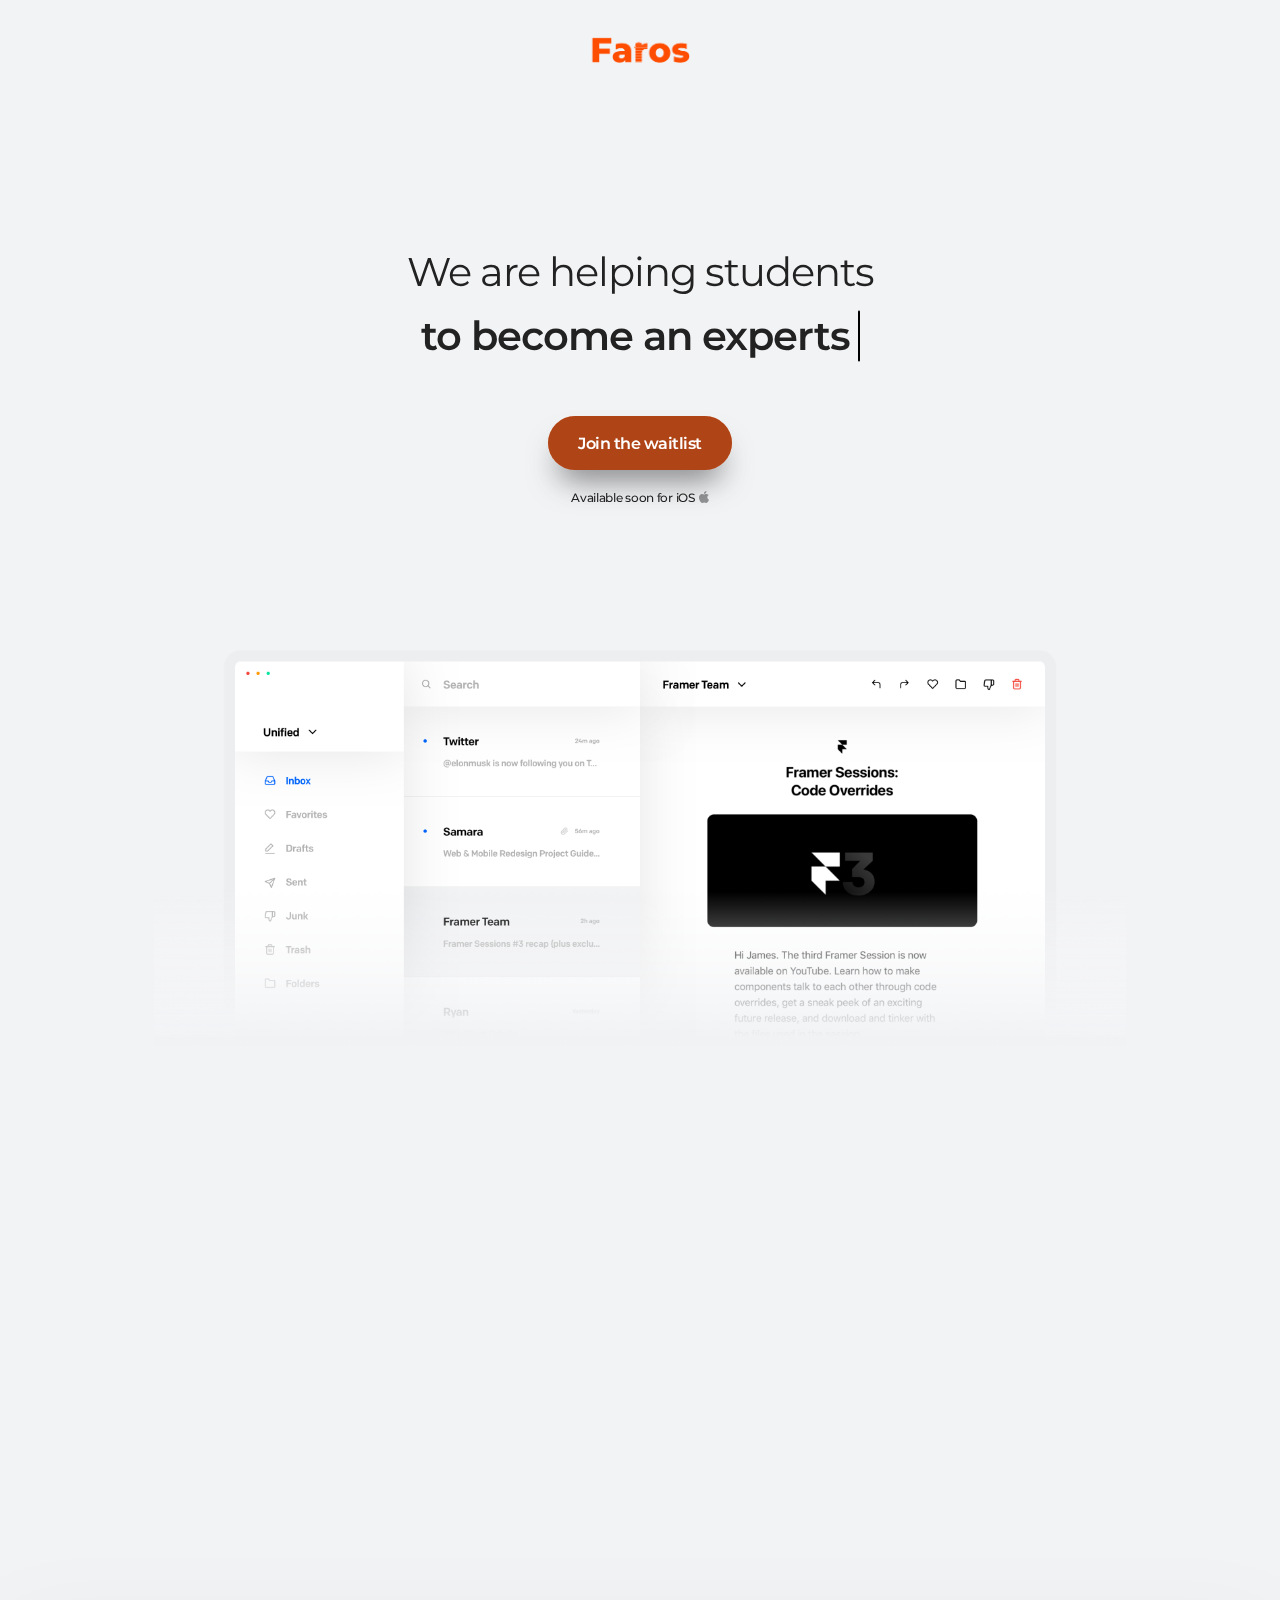
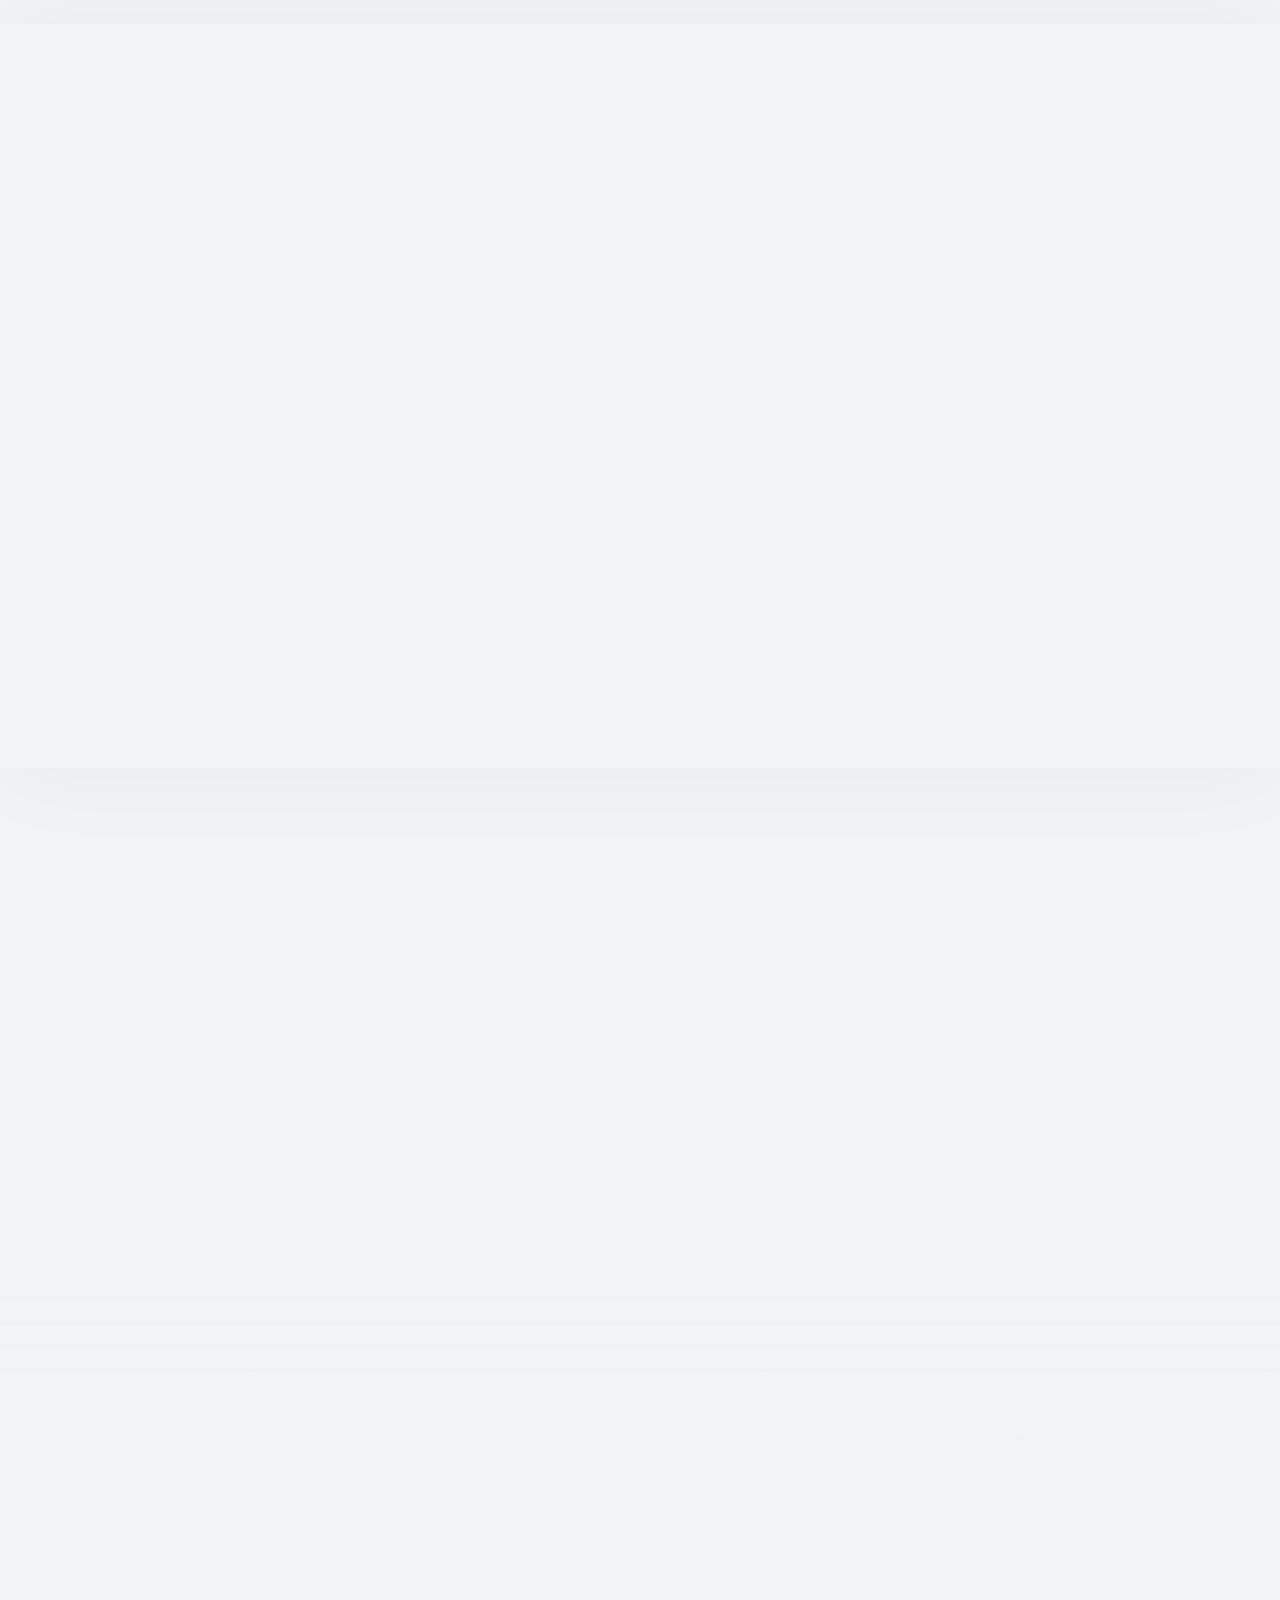
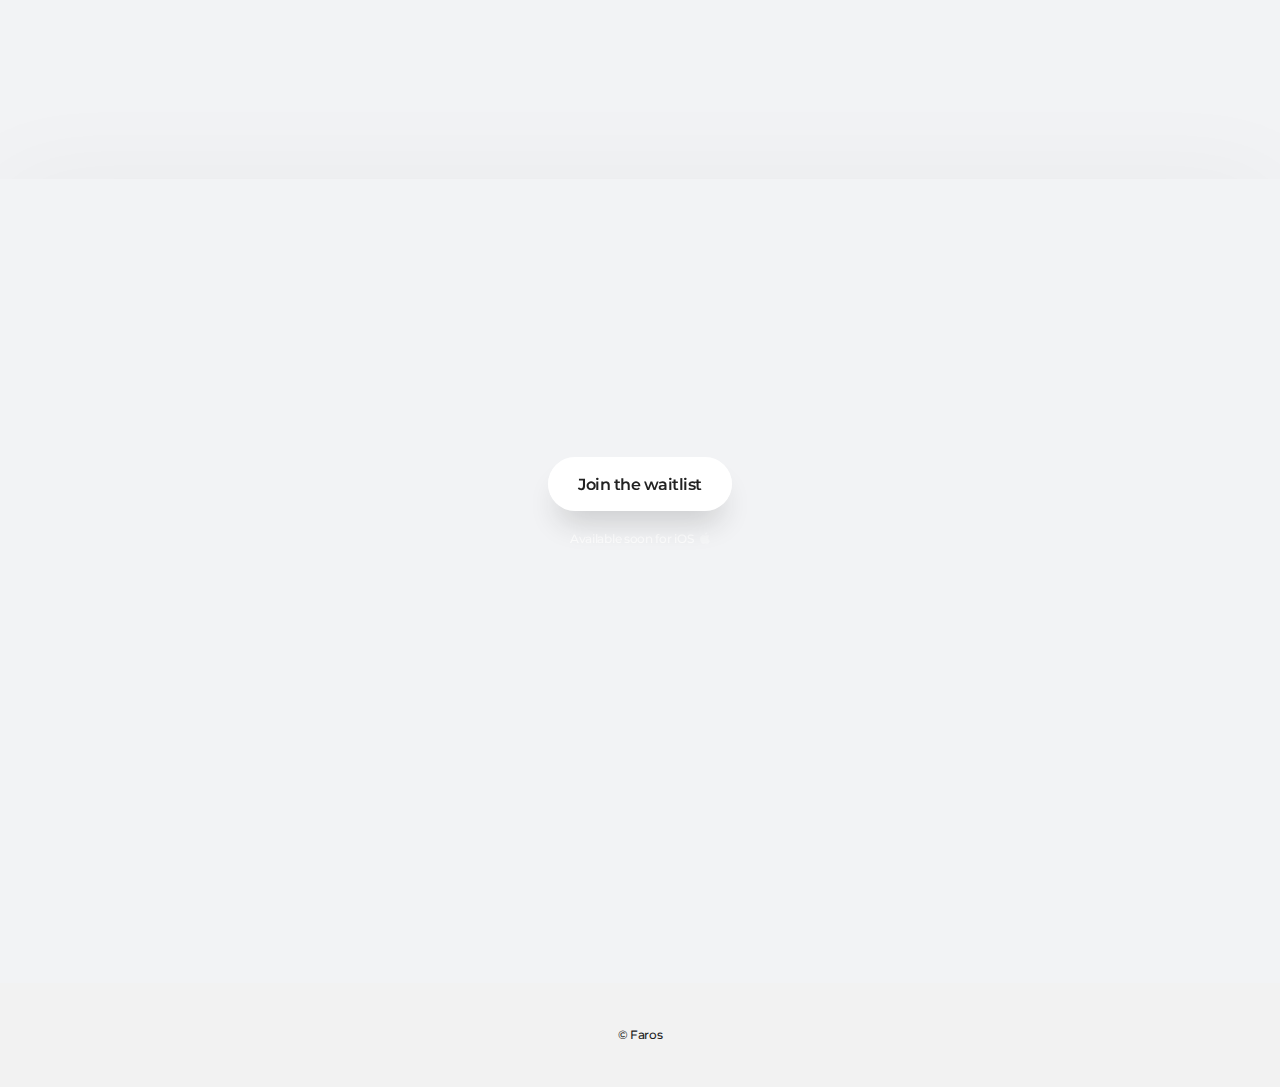
==== Faros Website/index.html @ 3abe2d8c "Add files via upload" ====
<!DOCTYPE html>
<html lang="en">

  <head>
    <meta charset="utf-8">
    <meta name="viewport" content="width=device-width, initial-scale=1.0, maximum-scale=1">
    <title>Faros</title>
    <meta name="title" content="Faros">
    <meta name="description" content="A minimal email client for inbox zero enthusiasts.">
    <meta name="keywords" content="tiny, mail, client, gmail, icloud, minimal, superhuman">
    <meta name="author" content="@ijazulrehman">
    <meta property="og:type" content="website">
    <meta property="og:url" content="https://faros.com/">
    <meta property="og:title" content="Faros">
    <meta property="og:description" content="A minimal email client for inbox zero enthusiasts.">
    <meta property="twitter:card" content="summary_large_image">
    <meta property="twitter:url" content="https://faros.com/">
    <meta property="twitter:title" content="Faros">
    <meta property="twitter:description" content="A minimal email client for inbox zero enthusiasts.">
    <link href="images/thumbnail.jpg" rel="apple-touch-icon">
    <link href="images/favicon.ico" rel="shortcut icon">
    <link href="css/styles.css" rel="stylesheet">
    <style>
      @import url('https://fonts.googleapis.com/css2?family=Montserrat:wght@400;500;600;700&display=swap');
    </style>
  </head>

<body>
  <div class="modal">
  <button type="button" class="modal-close modal-toggle"><i class="icon" data-feather="x"></i><span class="hide-mobile">ESC</span></button>
  <div class="modal-content">
    <div class="success">
      <a href="index.html" class="logo"><img src="images/logo/farosLogo.png" alt="logo"/></a>
      <h2 class="modal-title first-name" id="title-name"></h2>
      <p>You're on the list! We'll be in touch.</p>
      <a href="index.html" class="button">Back home</a>
    </div>
    <div class="form-content">
      <a href="index.html" class="logo"><img src="images/logo/farosLogo.png" alt="logo"/></a>
      <h2 class="modal-title">Join the Faros Waitlist</h2>
      <p class="modal-subtitle">We're still in early stages, and we'll let you know once we're ready for more beta testers.</p>
      <form class='form' name='doomoutForm' method='POST'><input type='hidden' name='form-name' value='doomoutForm' />
        <div class="group">
          <input type="text" id="firstName" name="first-name" placeholder="&nbsp;" autocomplete="off" required>
          <label for="first-name">First name</label>
          <span class="border"></span>
        </div>
        <div class="group">
          <input type="email" name="email" placeholder="&nbsp;" autocomplete="off" required>
          <label for="email">Email</label>
          <span class="border"></span>
        </div>
        <button type="submit" class="button">Join the waitlist</button>
      </form>
    </div>
  </div>
</div>
  <div class="content">
    <a href="index.html" class="logo"><img src="images/logo/farosText.png" alt="logo"/></a>
    <div class="hero">
      <h1 class="title">We are helping students</h1>
      <h1 class="title shift clip">
        <span class="word-shift">
          <b class="is-visible">to become an experts&nbsp;</b>
          <b>to be as genius as Vusal</b>
          <b>to be as smart as Azer</b>
          <b>NOT to be as stupid as mehemmed</b>
        </span>
      </h1>
      <button class="button modal-toggle">Join the waitlist</button>
      <p class="subtitle">Available soon for iOS<img src="images/logo-apple.svg" alt="apple"/></p>
    </div>
    <div class="screen-wrapper">
      <img src="images/screen.png" class="screen" alt="screen"/>
    </div>
    <section class="section section-features">
      <h2 class="title">An intentionally dead simple email experience</h1>
      <div class="features">
        <img src="images/overlay-left.svg" class="overlay-left hide-mobile" alt="overlay"/>
        <img src="images/overlay-right.svg" class="overlay-right hide-mobile" alt="overlay"/>
        <img src="images/overlay-top.svg" class="overlay-top show-mobile" alt="overlay"/>
        <img src="images/overlay-bottom.svg" class="overlay-bottom show-mobile" alt="overlay"/>
        <div class="row donts">
          <div class="feature"><i class="icon" data-feather="x"></i> No integrations</div>
          <div class="feature"><i class="icon" data-feather="x"></i> No templates</div>
          <div class="feature"><i class="icon" data-feather="x"></i> No autoresponders</div>
          <div class="feature"><i class="icon" data-feather="x"></i> No reminders</div>
          <div class="feature"><i class="icon" data-feather="x"></i> No rules</div>
          <div class="feature"><i class="icon" data-feather="x"></i> No filters</div>
          <div class="feature"><i class="icon" data-feather="x"></i> No A.I.</div>
          <div class="feature"><i class="icon" data-feather="x"></i> No snoozing</div>
          <!-- Repeat-->
          <div class="feature"><i class="icon" data-feather="x"></i> No integrations</div>
          <div class="feature"><i class="icon" data-feather="x"></i> No templates</div>
          <div class="feature"><i class="icon" data-feather="x"></i> No autoresponders</div>
          <div class="feature"><i class="icon" data-feather="x"></i> No reminders</div>
          <div class="feature"><i class="icon" data-feather="x"></i> No rules</div>
          <div class="feature"><i class="icon" data-feather="x"></i> No filters</div>
          <div class="feature"><i class="icon" data-feather="x"></i> No A.I.</div>
          <div class="feature"><i class="icon" data-feather="x"></i> No snoozing</div>
        </div>
        <div class="row dos">
          <div class="feature"><i class="icon" data-feather="check"></i>Shortcuts</div>
          <div class="feature"><i class="icon" data-feather="check"></i>Unified inbox</div>
          <div class="feature"><i class="icon" data-feather="check"></i>Dark mode</div>
          <div class="feature"><i class="icon" data-feather="check"></i>Lightning fast</div>
          <div class="feature"><i class="icon" data-feather="check"></i>Beautiful imagery</div>
          <div class="feature"><i class="icon" data-feather="check"></i>Simple UI</div>
          <div class="feature"><i class="icon" data-feather="check"></i>Interactive</div>
          <div class="feature"><i class="icon" data-feather="check"></i>Themes</div>
          <!-- Repeat-->
          <div class="feature"><i class="icon" data-feather="check"></i>Shortcuts</div>
          <div class="feature"><i class="icon" data-feather="check"></i>Unified inbox</div>
          <div class="feature"><i class="icon" data-feather="check"></i>Dark mode</div>
          <div class="feature"><i class="icon" data-feather="check"></i>Lightning fast</div>
          <div class="feature"><i class="icon" data-feather="check"></i>Beautiful imagery</div>
          <div class="feature"><i class="icon" data-feather="check"></i>Simple UI</div>
          <div class="feature"><i class="icon" data-feather="check"></i>Interactive</div>
          <div class="feature"><i class="icon" data-feather="check"></i>Themes</div>
        </div>
      </div>
      <!-- <p>If you’re looking for an email client with more features, try <a href="">these</a>.</p> -->
    </section>
    <section class="section section-providers">
      <h2 class="title">Use with any and all of your email providers</h2>
      <div class="cards">
        <img src="images/overlay-left.svg" class="overlay-left hide-mobile" alt="overlay"/>
        <img src="images/overlay-right.svg" class="overlay-right hide-mobile" alt="overlay"/>
        <div class="slider">
          <div class="slide"><img src="images/card-icloud.svg" alt="icloud"/></div>
          <div class="slide"><img src="images/card-gmail.svg" alt="gmail"/></div>
          <div class="slide"><img src="images/card-outlook.svg" alt="outlook"/></div>
          <div class="slide"><img src="images/card-yahoo.svg" alt="yahooe"/></div>
          <div class="slide"><img src="images/card-pop3.svg" alt="pop3"/></div>
          <div class="slide"><img src="images/card-imap.svg" alt="imap"/></div>
        </div>
      </div>
    </section>
    <section class="section imagery">
      <h2 class="title">Celebrate Inbox Zero with beautiful imagery</h2>
      <img src="images/overlay-bottom.svg" class="overlay-bottom hide-mobile" alt="overlay"/>
      <div class="zero-slider">
        <div class="slide"><img src="images/screen-illo-1.png" alt="inboxzero"/></div>
        <div class="slide"><img src="images/screen-illo-2.png" alt="inboxzero"/></div>
        <div class="slide"><img src="images/screen-illo-3.png" alt="inboxzero"/></div>
        <div class="slide"><img src="images/screen-illo-4.png" alt="inboxzero"/></div>
        <div class="slide"><img src="images/screen-illo-5.png" alt="inboxzero"/></div>
        <div class="slide"><img src="images/screen-illo-6.png" alt="inboxzero"/></div>
      </div>
    </section>
    <section class="section cta">
      <div class="cta-content">
        <h1 class="title">Join the beta, and start loving email again.</h1>
        <button class="button white modal-toggle">Join the waitlist</button>
        <p class="subtitle">Available soon for iOS <img src="images/logo-apple.svg" alt="apple"/></p>
      </div>
      <div class="zero-slider">
        <div class="slide"><img src="images/screen-cta-1.jpg" alt="inboxzero"/></div>
        <div class="slide"><img src="images/screen-cta-2.jpg" alt="inboxzero"/></div>
        <div class="slide"><img src="images/screen-cta-3.jpg" alt="inboxzero"/></div>
      </div>
    </section>
    <footer class="footer">
      <p>&copy; Faros</p>
    </footer>
    </div>
  </div>
  <script src="./js/jquery/3.4.1/jquery.min.js"></script>
<script src="js/scripts.min.js"></script>
<script>

  // Close modal on escape key
  $(document).keyup(function(e) {
    if (e.key === "Escape") {
      $('.modal').removeClass('modal-show');
      $('.content').removeClass('content-blurred');
      $('body').removeClass('no-scroll');
    }
  });

  $(function(){

    // Provider card slider
    $('.slider').flickity({
      pauseAutoPlayOnHover: false,
      prevNextButtons: false,
      cellAlign: 'center',
      draggable:  false,
      freeScroll: false,
      wrapAround: true,
      pageDots: false,
      autoPlay: 3000,
    });

    // Imbox zero slider
    $('.zero-slider').flickity({
      pauseAutoPlayOnHover: false,
      prevNextButtons: false,
      cellAlign: 'center',
      freeScroll: false,
      wrapAround: false,
      draggable: false,
      pageDots: false,
      autoPlay: 3000,
      fade: true,
    });

    // Open & close modal
    $('.modal-toggle').click(function(){
      $('.modal').toggleClass('modal-show');
      $('.content').toggleClass('content-blurred');
      $('body').toggleClass('no-scroll');
    });

    // Reserve username form
    $(".form").submit(function(e) {
      e.preventDefault();
      var $form = $(this);
      $.post($form.attr("action"), $form.serialize()).then(function() {
        $('.form-content').addClass('form-content-hide');
        $('.success').addClass('success-show');
      });
    });

    // Save user's first name
    $(".form").submit(function(e) {
      e.preventDefault();
      var value = $("#firstName").val();
      $('.first-name').text("Thank you," + " " + value + "!");
    });

    // Feather icons
    feather.replace()

    // ScrollReveal
    ScrollReveal().reveal('.hero, .title, .screen, .features, .cards, .zero-slider', {
      distance: '40px',
      duration: 2000,
      mobile: false,
      reset: false,
      opacity: 0
    });

  });
</script>

</body>

</html>
---- Faros Website/css/styles.css ----
@font-face {
    font-family: 'colfax-light';
    src: url("../fonts/colfax-light.woff") format("woff"), url("../fonts/colfax-light.woff2") format("woff2");
    font-weight: normal;
    font-style: normal
}

@font-face {
    font-family: 'colfax-medium';
    src: url("../fonts/colfax-medium.woff") format("woff"), url("../fonts/colfax-medium.woff2") format("woff2");
    font-weight: normal;
    font-style: normal
}

@font-face {
    font-family: 'colfax-bold';
    src: url("../fonts/colfax-bold.woff") format("woff"), url("../fonts/colfax-bold.woff2") format("woff2");
    font-weight: normal;
    font-style: normal
}

@font-face {
    font-family: 'colfax-light';
    src: url("../fonts/colfax-light.woff") format("woff"), url("../fonts/colfax-light.woff2") format("woff2");
    font-weight: normal;
    font-style: normal
}

@font-face {
    font-family: 'colfax-medium';
    src: url("../fonts/colfax-medium.woff") format("woff"), url("../fonts/colfax-medium.woff2") format("woff2");
    font-weight: normal;
    font-style: normal
}

@font-face {
    font-family: 'colfax-bold';
    src: url("../fonts/colfax-bold.woff") format("woff"), url("../fonts/colfax-bold.woff2") format("woff2");
    font-weight: normal;
    font-style: normal
}

* {
    text-decoration: none;
    list-style: none;
    outline: none;
    border: none;
    padding: 0;
    margin: 0
}

*,
*:before,
*:after {
    -o-box-sizing: border-box;
    -webkit-box-sizing: border-box;
    box-sizing: border-box
}

html,
body {
    height: 100%;
    width: 100%;
    padding: 0;
    margin: 0
}

body {
    -webkit-font-smoothing: antialiased;
    -moz-osx-font-smoothing: grayscale
}

.icon {
    vertical-align: middle;
    position: relative;
    margin-top: -2px;
    height: 20px;
    width: 20px
}

img {
    pointer-events: none
}

img {
    max-width: 100%
}

a,
.icon {
    -webkit-transition: all 0.4s ease;
    transition: all 0.4s ease
}

*::-webkit-selection {
    background-color: #000000;;
    color: #fff
}

*::-moz-selection {
    background-color: #000000;;
    color: #fff
}

*::selection {
    background-color: #000000;;
    color: #fff
}

::-webkit-scrollbar {
    display: none
}

.flex-center {
    -webkit-box-pack: center;
    -ms-flex-pack: center;
    justify-content: center;
    -webkit-box-align: center;
    -ms-flex-align: center;
    align-items: center;
    display: -webkit-box;
    display: -ms-flexbox;
    display: flex
}

.center {
    -webkit-transform: translate(-50%, -50%);
    -ms-transform: translate(-50%, -50%);
    transform: translate(-50%, -50%);
    position: absolute;
    left: 50%;
    top: 50%
}

.center-y {
    -webkit-transform: translateY(-50%);
    -ms-transform: translateY(-50%);
    transform: translateY(-50%);
    position: absolute;
    top: 50%
}

.center-x {
    -webkit-transform: translateX(-50%);
    -ms-transform: translateX(-50%);
    transform: translateX(-50%);
    position: absolute;
    left: 50%
}

input {
    border-radius: 0;
    -webkit-appearance: none;
    -moz-appearance: none;
    appearance: none;
    outline: none;
    border: 0
}

input:hover,
input:active,
input:focus {
    outline: none
}

input:-webkit-autofill {
    -webkit-box-shadow: 0 0 0 40px #fff inset !important;
    -webkit-text-fill-color: #222 !important
}

::-webkit-input-placeholder {
    color: #222
}

:-ms-input-placeholder {
    color: #222
}

::-moz-placeholder {
    color: #222
}

:-moz-placeholder {
    color: #222
}

.show-mobile {
    display: none
}

@media (max-width: 900px) {
    .hide-mobile {
        display: none !important
    }

    .show-mobile {
        display: block !important
    }
}

@font-face {
    font-family: 'Montserrat', sans-serif;
}

@font-face {
    font-family: 'Montserrat', sans-serif;
    font-weight: 600;
}

@font-face {
    font-family: 'Montserrat', sans-serif;
    font-weight: 700;
}

* {
    text-decoration: none;
    list-style: none;
    outline: none;
    border: none;
    padding: 0;
    margin: 0
}

*,
*:before,
*:after {
    -o-box-sizing: border-box;
    -webkit-box-sizing: border-box;
    box-sizing: border-box
}

html,
body {
    height: 100%;
    width: 100%;
    padding: 0;
    margin: 0
}

body {
    -webkit-font-smoothing: antialiased;
    -moz-osx-font-smoothing: grayscale
}

.icon {
    vertical-align: middle;
    position: relative;
    margin-top: -2px;
    height: 20px;
    width: 20px
}

img {
    pointer-events: none
}

img {
    max-width: 100%
}

a,
.icon {
    -webkit-transition: all 0.4s ease;
    transition: all 0.4s ease
}

*::-webkit-selection {
    background-color: #000000;;
    color: #fff
}

*::-moz-selection {
    background-color: #000000;;
    color: #fff
}

*::selection {
    background-color: #000000;;
    color: #fff
}

::-webkit-scrollbar {
    display: none
}

.flex-center,
.hero,
.logo,
.features .row,
.modal,
.modal .modal-content {
    -webkit-box-pack: center;
    -ms-flex-pack: center;
    justify-content: center;
    -webkit-box-align: center;
    -ms-flex-align: center;
    align-items: center;
    display: -webkit-box;
    display: -ms-flexbox;
    display: flex
}

.center {
    -webkit-transform: translate(-50%, -50%);
    -ms-transform: translate(-50%, -50%);
    transform: translate(-50%, -50%);
    position: absolute;
    left: 50%;
    top: 50%
}

.center-y,
.shift.clip .word-shift:after,
.overlay-left,
.overlay-right,
form .group label {
    -webkit-transform: translateY(-50%);
    -ms-transform: translateY(-50%);
    transform: translateY(-50%);
    position: absolute;
    top: 50%
}

.center-x,
.logo,
.modal .modal-close span {
    -webkit-transform: translateX(-50%);
    -ms-transform: translateX(-50%);
    transform: translateX(-50%);
    position: absolute;
    left: 50%
}

input {
    border-radius: 0;
    -webkit-appearance: none;
    -moz-appearance: none;
    appearance: none;
    outline: none;
    border: 0
}

input:hover,
input:active,
input:focus {
    outline: none
}

input:-webkit-autofill {
    -webkit-box-shadow: 0 0 0 40px #fff inset !important;
    -webkit-text-fill-color: #222 !important
}

::-webkit-input-placeholder {
    color: #222
}

:-ms-input-placeholder {
    color: #222
}

::-moz-placeholder {
    color: #222
}

:-moz-placeholder {
    color: #222
}

.show-mobile {
    display: none
}

@media (max-width: 900px) {
    .hide-mobile {
        display: none !important
    }

    .show-mobile {
        display: block !important
    }
}

@font-face {
    font-family: 'Montserrat', sans-serif;
    font-weight: 400;
}

@font-face {
    font-family: 'Montserrat', sans-serif;
    font-weight: 600;
}

@font-face {
    font-family: 'Montserrat', sans-serif;
    font-weight: 700;
}

* {
    text-decoration: none;
    list-style: none;
    outline: none;
    border: none;
    padding: 0;
    margin: 0
}

*,
*:before,
*:after {
    -o-box-sizing: border-box;
    -webkit-box-sizing: border-box;
    box-sizing: border-box
}

html,
body {
    height: 100%;
    width: 100%;
    padding: 0;
    margin: 0
}

body {
    -webkit-font-smoothing: antialiased;
    -moz-osx-font-smoothing: grayscale
}

.icon {
    vertical-align: middle;
    position: relative;
    margin-top: -2px;
    height: 20px;
    width: 20px
}

img {
    pointer-events: none
}

img {
    max-width: 100%
}

a,
.icon {
    -webkit-transition: all 0.4s ease;
    transition: all 0.4s ease
}

*::-webkit-selection {
    background-color: #000000;;
    color: #fff
}

*::-moz-selection {
    background-color: #000000;;
    color: #fff
}

*::selection {
    background-color: #000000;;
    color: #fff
}

::-webkit-scrollbar {
    display: none
}

.flex-center,
.hero,
.logo,
.features .row,
.modal,
.modal .modal-content {
    -webkit-box-pack: center;
    -ms-flex-pack: center;
    justify-content: center;
    -webkit-box-align: center;
    -ms-flex-align: center;
    align-items: center;
    display: -webkit-box;
    display: -ms-flexbox;
    display: flex
}

.center {
    -webkit-transform: translate(-50%, -50%);
    -ms-transform: translate(-50%, -50%);
    transform: translate(-50%, -50%);
    position: absolute;
    left: 50%;
    top: 50%
}

.center-y,
.shift.clip .word-shift:after,
.overlay-left,
.overlay-right,
form .group label {
    -webkit-transform: translateY(-50%);
    -ms-transform: translateY(-50%);
    transform: translateY(-50%);
    position: absolute;
    top: 50%
}

.center-x,
.logo,
.modal .modal-close span {
    -webkit-transform: translateX(-50%);
    -ms-transform: translateX(-50%);
    transform: translateX(-50%);
    position: absolute;
    left: 50%
}

input {
    border-radius: 0;
    -webkit-appearance: none;
    -moz-appearance: none;
    appearance: none;
    outline: none;
    border: 0
}

input:hover,
input:active,
input:focus {
    outline: none
}

input:-webkit-autofill {
    -webkit-box-shadow: 0 0 0 40px #fff inset !important;
    -webkit-text-fill-color: #222 !important
}

::-webkit-input-placeholder {
    color: #222
}

:-ms-input-placeholder {
    color: #222
}

::-moz-placeholder {
    color: #222
}

:-moz-placeholder {
    color: #222
}

.show-mobile {
    display: none
}

@media (max-width: 900px) {
    .hide-mobile {
        display: none !important
    }

    .show-mobile {
        display: block !important
    }
}

h1,
.h1,
.word-shift b,
.modal .modal-content .modal-title,
h2,
.h2 {
    letter-spacing: -1px;
    font-weight: normal;
    font-family: 'Montserrat', sans-serif;
    font-weight: 600;
    line-height: 1.6;
    font-size: 40px;
    color: #222
}

h2,
.h2 {
    font-size: 36px
}

h3,
.h3 {
    letter-spacing: -1px;
    font-weight: normal;
    font-family: 'Montserrat', sans-serif;
    font-weight: 600;
    font-size: 16px;
    color: #000000;
}

p,
.p,
.button,
form .group input,
form .group label,
a {
    letter-spacing: -0.3px;
    font-family: 'Montserrat', sans-serif;
    font-weight: 600;
    font-size: 16px;
    line-height: 2;
    color: #222
}

a {
    font-family: 'Montserrat', sans-serif;
    font-weight: 500;
}

a:hover {
    color: #000000;
}

@media (max-width: 900px) {

    h1,
    .h1,
    .word-shift b,
    .modal .modal-content .modal-title,
    h2,
    .h2 {
        font-size: 30px
    }
}

body {
    background: #f2f3f5;
    font-family: 'Montserrat', sans-serif;
    font-weight: 600;
    text-align: center;
    color: #222
}

body.no-scroll {
    overflow: hidden
}

button {
    -webkit-appearance: none;
    -webkit-transition: all 0.4s ease;
    transition: all 0.4s ease;
    -moz-appearance: none;
    appearance: none;
    cursor: pointer
}

.button {
    -webkit-box-shadow: 0 20px 30px -10px rgba(54, 54, 54, 0.6);
    box-shadow: 0 20px 30px -10px rgba(54, 54, 54, 0.6);
    padding: 12px 30px 10px;
    letter-spacing: -0.5px;
    display: inline-block;
    border-radius: 100px;
    font-family: 'Montserrat', sans-serif;
    font-weight: 600;
    -webkit-transition: all 0.4s ease;
    transition: all 0.4s ease;
    text-align: center;
    position: relative;
    background: #FF4D00;
    cursor: pointer;
    color: #fff;
    width: auto;
    z-index: 2
}

.button:hover {
    -webkit-box-shadow: 0 30px 40px -10px rgba(54, 54, 54, 0.8);
    box-shadow: 0 30px 40px -10px rgba(54, 54, 54, 0.8);
    -webkit-transform: scale(1.04);
    -ms-transform: scale(1.04);
    transform: scale(1.04);
    color: #fff
}

.button:active {
    -webkit-box-shadow: 0 20px 30px -10px rgba(54, 54, 54, 0.6);
    box-shadow: 0 20px 30px -10px rgba(54, 54, 54, 0.6);
    -webkit-transform: scale(1);
    -ms-transform: scale(1);
    transform: scale(1)
}

.button:before {
    -webkit-animation: pulse 2s ease infinite;
    animation: pulse 2s ease infinite;
    background: rgba(54, 54, 54, 0.4);
    border-radius: 100px;
    position: absolute;
    content: "";
    z-index: -1;
    bottom: 0;
    right: 0;
    left: 0;
    top: 0
}

.button.white {
    -webkit-box-shadow: 0 20px 30px -10px rgba(34, 34, 34, 0.2);
    box-shadow: 0 20px 30px -10px rgba(34, 34, 34, 0.2);
    background: #fff;
    color: #222
}

.button.white:before {
    background: rgba(255, 255, 255, 0.4)
}

.button.white:hover {
    -webkit-box-shadow: 0 30px 40px -10px rgba(34, 34, 34, 0.4);
    box-shadow: 0 30px 40px -10px rgba(34, 34, 34, 0.4)
}

@-webkit-keyframes pulse {
    0% {
        -webkit-transform: scale(1);
        transform: scale(1)
    }

    50% {
        opacity: 0.2
    }

    100% {
        -webkit-transform: scale(1.2, 1.4);
        transform: scale(1.2, 1.4);
        opacity: 0
    }
}

@keyframes pulse {
    0% {
        -webkit-transform: scale(1);
        transform: scale(1)
    }

    50% {
        opacity: 0.2
    }

    100% {
        -webkit-transform: scale(1.2, 1.4);
        transform: scale(1.2, 1.4);
        opacity: 0
    }
}

.shift {
    max-width: 100% !important;
    width: 100% !important
}

.shift.clip span {
    display: inline-block
}

.shift.clip .word-shift {
    overflow: hidden
}

.shift.clip .word-shift:after {
    background-color: #000000;;
    border-radius: 2px;
    content: '';
    height: 80%;
    width: 2px;
    right: 0
}

.shift.clip b {
    opacity: 0
}

.shift.clip b.is-visible {
    opacity: 1
}

.word-shift {
    display: inline-block;
    position: relative;
    text-align: left
}

.word-shift b {
    display: inline-block;
    white-space: nowrap;
    position: absolute;
    left: 0;
    top: 0
}

.word-shift b.is-visible {
    position: relative
}

.word-shift b {
    opacity: 0
}

.word-shift b.is-visible {
    opacity: 1
}

.hero {
    padding: 240px 0 140px;
    -webkit-box-orient: vertical;
    -webkit-box-direction: normal;
    -ms-flex-direction: column;
    flex-direction: column;
    width: 100%
}

.hero .button {
    margin-top: 30px
}

.logo {
    height: 100px;
    width: 100px;
    z-index: 2;
    top: 0
}

.logo img {
    -webkit-transition: all 0.4s ease;
    transition: all 0.4s ease;
    width: 100px
}

.logo:hover img {
    -webkit-transform: scaleX(-1);
    -ms-transform: scaleX(-1);
    transform: scaleX(-1)
}

.screen-wrapper {
    max-width: 1800px;
    margin: auto;
    position: relative;
    overflow: hidden;
    z-index: 2;
    padding: 0 10%;
}

.screen-wrapper .screen {
    margin: 0 auto -140px;
    width: 1400px
}

.title {
    position: relative;
    max-width: 130%;
    margin: 0 auto;
    width: 700px
}

.subtitle {
    margin: 16px 0 0 -4px;
    font-size: 12px
}

.subtitle img {
    position: relative;
    opacity: 0.4;
    width: 10px;
    left: 4px;
    top: 1px
}

.title.wide {
    width: 600px
}

.section {
    position: relative;
    padding: 120px 0
}

.section:nth-child(odd) {
    -webkit-box-shadow: 0 0 100px rgba(34, 34, 34, 0.04);
    box-shadow: 0 0 100px rgba(34, 34, 34, 0.04)
}

.section-features {
    padding: 80px 0 40px
}

.section-features p {
    margin: 0 auto;
    max-width: 80%
}

.section-providers {
    padding: 120px 0 0
}

.section.imagery .zero-slider {
    margin-top: 80px
}

.section.imagery .zero-slider .slide {
    max-width: 90%;
    width: 900px
}

.section.imagery .zero-slider .slide.is-selected img {
    -webkit-transform: none !important;
    -ms-transform: none !important;
    transform: none !important;
    width: 100%
}

.section.imagery .zero-slider .flickity-viewport {
    overflow: hidden
}

.section.cta {
    overflow: hidden;
    padding: 0
}

.section.cta .cta-content {
    position: absolute;
    margin-top: 120px;
    width: 100%;
    z-index: 2
}

.section.cta .cta-content .title {
    color: #fff
}

.section.cta .cta-content .subtitle {
    opacity: 0.4
}

.section.cta .cta-content .subtitle {
    color: #fff
}

.section.cta .cta-content .subtitle img {
    -webkit-filter: invert(100%);
    filter: invert(100%)
}

.section.cta .cta-content .button {
    margin-top: 30px
}

.section.cta .zero-slider .slide {
    width: 100%
}

.section.cta .zero-slider .slide img {
    width: 100%
}

.section.cta .cta-content .subtitle {
    opacity: 0.8
}

.overlay-left,
.overlay-right {
    pointer-events: none;
    -o-object-fit: cover;
    object-fit: cover;
    height: 100%;
    width: 300px;
    z-index: 2
}

.overlay-left {
    left: 0
}

.overlay-right {
    right: 0
}

.overlay-top,
.overlay-bottom {
    position: absolute;
    -o-object-fit: cover;
    object-fit: cover;
    height: 400px;
    width: 100%;
    z-index: 2;
    left: 0
}

.overlay-top {
    top: -1px
}

.overlay-bottom {
    bottom: 100px
}

.content {
    -webkit-transition: all 0.4s ease;
    transition: all 0.4s ease
}

.content-blurred {
    -webkit-filter: blur(40px);
    filter: blur(40px)
}

@media (max-width: 900px) {
    .hero {
        padding: 140px 0 60px
    }

    .screen-wrapper .screen {
        margin: 0 auto -40px;
        max-width: none;
        width: 600px
    }

    .section {
        padding: 80px 0
    }

    .section-features {
        padding: 40px 0 0
    }

    .section-providers {
        padding: 80px 0 0
    }

    .section.imagery {
        padding: 80px 0 0
    }

    .section.imagery .zero-slider {
        margin: 40px auto -20px
    }

    .section.cta .title {
        margin-top: 60px
    }

    .section.cta .zero-slider {
        height: 600px
    }

    .section.cta .zero-slider .slide {
        width: 1000px
    }

    .section.cta .cta-content {
        margin-top: 0
    }

    .overlay-top,
    .overlay-bottom {
        height: 80px
    }
}

.features {
    padding: 80px 0 100px;
    position: relative;
    overflow: hidden;
    width: 100%
}

.features .row {
    white-space: nowrap;
    margin: 4px 0
}

.features .feature {
    -webkit-box-shadow: 0 20px 30px -10px rgba(34, 34, 34, 0.1);
    box-shadow: 0 20px 30px -10px rgba(34, 34, 34, 0.1);
    padding: 20px 26px 16px 24px;
    border-radius: 4px;
    background: #fff;
    margin: 10px
}

.features .feature .icon {
    margin-right: 8px
}

.features .donts .icon {
    color: #B2B2B2
}

.features .dos .icon {
    color: #000000;
}

.features .donts {
    -webkit-animation: scrollLeft 80s linear infinite;
    animation: scrollLeft 80s linear infinite
}

.features .dos {
    -webkit-animation: scrollRight 80s linear infinite;
    animation: scrollRight 80s linear infinite
}

.features .overlay-bottom {
    bottom: -1px
}

@-webkit-keyframes scrollLeft {
    0% {
        -webkit-transform: translateX(0);
        transform: translateX(0)
    }

    100% {
        -webkit-transform: translateX(-60%);
        transform: translateX(-60%)
    }
}

@keyframes scrollLeft {
    0% {
        -webkit-transform: translateX(0);
        transform: translateX(0)
    }

    100% {
        -webkit-transform: translateX(-60%);
        transform: translateX(-60%)
    }
}

@-webkit-keyframes scrollRight {
    0% {
        -webkit-transform: translateX(0);
        transform: translateX(0)
    }

    100% {
        -webkit-transform: translateX(60%);
        transform: translateX(60%)
    }
}

@keyframes scrollRight {
    0% {
        -webkit-transform: translateX(0);
        transform: translateX(0)
    }

    100% {
        -webkit-transform: translateX(60%);
        transform: translateX(60%)
    }
}

@-webkit-keyframes scrollUp {
    0% {
        -webkit-transform: translateY(0);
        transform: translateY(0)
    }

    100% {
        -webkit-transform: translateY(-60%);
        transform: translateY(-60%)
    }
}

@keyframes scrollUp {
    0% {
        -webkit-transform: translateY(0);
        transform: translateY(0)
    }

    100% {
        -webkit-transform: translateY(-60%);
        transform: translateY(-60%)
    }
}

@-webkit-keyframes scrollDown {
    0% {
        -webkit-transform: translateY(0);
        transform: translateY(0)
    }

    100% {
        -webkit-transform: translateY(60%);
        transform: translateY(60%)
    }
}

@keyframes scrollDown {
    0% {
        -webkit-transform: translateY(0);
        transform: translateY(0)
    }

    100% {
        -webkit-transform: translateY(60%);
        transform: translateY(60%)
    }
}

@media (max-width: 900px) {
    .features {
        -ms-flex-pack: distribute;
        justify-content: space-around;
        margin: 20px auto 0;
        -webkit-box-orient: horizontal;
        -webkit-box-direction: normal;
        -ms-flex-direction: row;
        flex-direction: row;
        padding: 40px 0;
        height: 300px;
        display: -webkit-box;
        display: -ms-flexbox;
        display: flex;
        width: 90%
    }

    .features .feature {
        padding: 10px 12px 8px;
        text-align: left;
        font-size: 12px;
        margin: 6px 0
    }

    .features .row {
        -webkit-box-orient: vertical;
        -webkit-box-direction: normal;
        -ms-flex-direction: column;
        flex-direction: column;
        -webkit-box-align: stretch;
        -ms-flex-align: stretch;
        align-items: stretch
    }

    .donts {
        -webkit-animation: scrollUp 20s linear infinite !important;
        animation: scrollUp 20s linear infinite !important
    }

    .dos {
        -webkit-animation: scrollDown 20s linear infinite !important;
        animation: scrollDown 20s linear infinite !important
    }
}

.cards {
    pointer-events: none;
    position: relative
}

.flickity-viewport {
    overflow: visible
}

.slider {
    padding: 120px 0 100px;
    position: relative;
    overflow: hidden;
    width: 100%
}

.slider .slide img {
    -webkit-transform: scale(1);
    -ms-transform: scale(1);
    transform: scale(1);
    -webkit-transition: all 0.4s ease;
    transition: all 0.4s ease;
    max-width: none;
    opacity: 0.4
}

.slider .slide.is-selected img {
    -webkit-transform: scale(1.2);
    -ms-transform: scale(1.2);
    transform: scale(1.2);
    opacity: 1
}

@media (max-width: 900px) {
    .slider {
        padding: 100px 0 40px
    }
}

.modal {
    background: rgba(255, 255, 255, 0.8);
    pointer-events: none;
    -webkit-transition: all 0.4s ease;
    transition: all 0.4s ease;
    text-align: center;
    overflow: hidden;
    position: fixed;
    height: 100vh;
    width: 100%;
    opacity: 0;
    z-index: 8
}

.modal .modal-close {
    position: absolute;
    background: none;
    height: 100px;
    width: 100px;
    z-index: 2;
    right: 0;
    top: 0
}

.modal .modal-close span {
    font-family: 'Montserrat', sans-serif;
    font-weight: 500;
    pointer-events: none;
    letter-spacing: 1px;
    -webkit-transition: all 0.4s ease;
    transition: all 0.4s ease;
    font-size: 8px;
    bottom: 14px
}

.modal .modal-close:hover .icon {
    -webkit-transform: rotate(90deg) scale(1);
    -ms-transform: rotate(90deg) scale(1);
    transform: rotate(90deg) scale(1)
}

.modal .modal-close:active {
    -webkit-transform: scale(0.9);
    -ms-transform: scale(0.9);
    transform: scale(0.9)
}

.modal .modal-close:hover span {
    opacity: 0;
    bottom: 0
}

.modal .modal-close .icon {
    -webkit-transform: scale(0.9);
    -ms-transform: scale(0.9);
    transform: scale(0.9);
    height: 36px;
    width: 36px
}

.modal .modal-content {
    -webkit-overflow-scrolling: touch;
    -webkit-transform: translateY(40px);
    -ms-transform: translateY(40px);
    transform: translateY(40px);
    -webkit-box-orient: vertical;
    -webkit-box-direction: normal;
    -ms-flex-direction: column;
    flex-direction: column;
    -webkit-transition: all 0.4s ease;
    transition: all 0.4s ease;
    position: relative;
    overflow: scroll;
    padding: 60px 0;
    max-width: 90%
}

.modal .modal-content .modal-title {
    letter-spacing: -2.5px;
    margin: 40px auto 4px;
    font-size: 40px
}

.modal .modal-content .modal-subtitle {
    width: 340px;
    margin: 0 auto;

}

.modal .modal-content .button {
    margin-top: 20px
}

.modal-show {
    pointer-events: all;
    opacity: 1
}

.modal-show .modal-content {
    -webkit-transform: translateY(0);
    -ms-transform: translateY(0);
    transform: translateY(0)
}

form {
    margin: 50px auto 0;
    width: 300px
}

form .group {
    margin-bottom: 40px;
    position: relative;
    width: 100%
}

form .group input {
    border-bottom: 1px solid #B2B2B2;
    background: none;
    font-size: 20px;
    padding: 8px 0;
    width: 100%
}

form .group label {
    pointer-events: none;
    -webkit-transition: all 0.4s ease;
    transition: all 0.4s ease;
    font-size: 20px;
    left: 0
}

form .group .border {
    -webkit-transform-origin: 0 0;
    -ms-transform-origin: 0 0;
    transform-origin: 0 0;
    -webkit-transform: scaleX(0);
    -ms-transform: scaleX(0);
    transform: scaleX(0);
    -webkit-transition: all 0.4s ease;
    transition: all 0.4s ease;
    position: absolute;
    background: #000000;;
    height: 1px;
    width: 100%;
    bottom: 0;
    left: 0
}

form .group input:focus+label,
form .group input:not(:placeholder-shown)+label {
    font-size: 16px;
    color: #000000;;
    top: 0%
}

form .group input:focus+label+.border {
    -webkit-transform: scaleX(1) !important;
    -ms-transform: scaleX(1) !important;
    transform: scaleX(1) !important
}

form .group input:focus+label+.border+.at,
form .group input:not(:placeholder-shown)+label+.border+.at {
    opacity: 1;
    left: 0
}

form .button {
    margin: 0 auto
}

.form-content {
    -webkit-transition: all 0.4s ease;
    transition: all 0.4s ease
}

.form-content-hide {
    -webkit-transform: translateY(40px);
    -ms-transform: translateY(40px);
    transform: translateY(40px);
    pointer-events: none;
    opacity: 0
}

.success {
    -webkit-transform: translateX(-50%) translateY(40px);
    -ms-transform: translateX(-50%) translateY(40px);
    transform: translateX(-50%) translateY(40px);
    -webkit-transition: all 0.4s ease;
    transition: all 0.4s ease;
    position: absolute;
    max-width: 90%;
    width: 400px;
    opacity: 0;
    left: 50%
}

.success .modal-title {
    margin: 100px auto 4px !important
}

.success-show {
    -webkit-transform: translateX(-50%) translateY(0);
    -ms-transform: translateX(-50%) translateY(0);
    transform: translateX(-50%) translateY(0);
    pointer-events: all;
    opacity: 1
}

.footer {
    /* -webkit-box-shadow: 0 0 200px rgba(34, 34, 34, 0.4);
    box-shadow: 0 0 200px rgba(34, 34, 34, 0.4);
    background: #fff;
    position: relative;
    margin-top: -6px;
    padding: 60px 0;
    z-index: 2; */

    line-height: 1.33341;
    font-weight: 400;
    letter-spacing: -.01em;
    background-color: #f2f2f2;
    overflow: hidden;
    position: relative;
    z-index: 1;
    padding: 40px 0;
    /* padding-bottom: 5px; */
}

.footer p {
    color: #222;
    font-size: 12px;
}

@media (max-width: 900px) {
    .modal .modal-close {
        height: 80px;
        width: 80px
    }

    .modal .modal-content {
        padding: 40px 0
    }

    .modal .modal-content .modal-title {
        letter-spacing: -1px;
        font-size: 26px
    }

    form {
        margin: 40px auto 0
    }

    form .group {
        margin-bottom: 30px
    }

    form .group input,
    form .group label {
        font-size: 16px
    }

    form .button {
        margin: 40px auto 0;
        font-size: 18px
    }
}

@font-face {
    font-family: 'Montserrat', sans-serif;
    font-weight: 400;
}

@font-face {
    font-family: 'Montserrat', sans-serif;
    font-weight: 600;
}

@font-face {
    font-family: 'Montserrat', sans-serif;
    font-weight: 700;
}

* {
    text-decoration: none;
    list-style: none;
    outline: none;
    border: none;
    padding: 0;
    margin: 0
}

*,
*:before,
*:after {
    -o-box-sizing: border-box;
    -webkit-box-sizing: border-box;
    box-sizing: border-box
}

html,
body {
    height: 100%;
    width: 100%;
    padding: 0;
    margin: 0
}

body {
    -webkit-font-smoothing: antialiased;
    -moz-osx-font-smoothing: grayscale
}

.icon {
    vertical-align: middle;
    position: relative;
    margin-top: -2px;
    height: 20px;
    width: 20px
}

img {
    pointer-events: none
}

img {
    max-width: 100%
}

a,
.icon {
    -webkit-transition: all 0.4s ease;
    transition: all 0.4s ease
}

*::-webkit-selection {
    background-color: #000000;;
    color: #fff
}

*::-moz-selection {
    background-color: #000000;;
    color: #fff
}

*::selection {
    background-color: #000000;;
    color: #fff
}

::-webkit-scrollbar {
    display: none
}

.flex-center {
    -webkit-box-pack: center;
    -ms-flex-pack: center;
    justify-content: center;
    -webkit-box-align: center;
    -ms-flex-align: center;
    align-items: center;
    display: -webkit-box;
    display: -ms-flexbox;
    display: flex
}

.center {
    -webkit-transform: translate(-50%, -50%);
    -ms-transform: translate(-50%, -50%);
    transform: translate(-50%, -50%);
    position: absolute;
    left: 50%;
    top: 50%
}

.center-y {
    -webkit-transform: translateY(-50%);
    -ms-transform: translateY(-50%);
    transform: translateY(-50%);
    position: absolute;
    top: 50%
}

.center-x {
    -webkit-transform: translateX(-50%);
    -ms-transform: translateX(-50%);
    transform: translateX(-50%);
    position: absolute;
    left: 50%
}

input {
    border-radius: 0;
    -webkit-appearance: none;
    -moz-appearance: none;
    appearance: none;
    outline: none;
    border: 0
}

input:hover,
input:active,
input:focus {
    outline: none
}

input:-webkit-autofill {
    -webkit-box-shadow: 0 0 0 40px #fff inset !important;
    -webkit-text-fill-color: #222 !important
}

::-webkit-input-placeholder {
    color: #222
}

:-ms-input-placeholder {
    color: #222
}

::-moz-placeholder {
    color: #222
}

:-moz-placeholder {
    color: #222
}

.show-mobile {
    display: none
}

@media (max-width: 900px) {
    .hide-mobile {
        display: none !important
    }

    .show-mobile {
        display: block !important
    }
}

h1,
.h1,
h2,
.h2 {
    letter-spacing: -1px;
    font-weight: normal;
    font-family: 'Montserrat', sans-serif;
    font-weight: 400;
    line-height: 1.6;
    font-size: 40px;
    color: #222
}

h2,
.h2 {
    font-size: 36px
}

h3,
.h3 {
    letter-spacing: -1px;
    font-weight: normal;
    font-family: 'Montserrat', sans-serif;
    font-weight: 600;
    font-size: 16px;
    color: #000000;
}

p,
.p,
a {
    letter-spacing: -0.3px;
    font-family: 'Montserrat', sans-serif;
    font-weight: 500;
    font-size: 16px;
    line-height: 2;
    color: #222
}

a {
    font-family: 'Montserrat', sans-serif;
    font-weight: 600;
}

a:hover {
    color: #000000;
}

@media (max-width: 900px) {

    h1,
    .h1,
    h2,
    .h2 {
        font-size: 30px
    }
}

/*# sourceMappingURL=styles.css.map */

@media (max-width: 600px) {
    .screen-wrapper {
        padding: 0;
    }
}

/* @media (max-width: 900px) {
    .screen-wrapper {
        padding: 0 6%;
    }
} */

@media only screen and (min-width: 1200px) {
    .screen-wrapper {
        padding: 0 12%;
    }
}


.outerVideoWrapper2{
    margin: 40px 0;
    width: 100%;
    height: auto;
    z-index: 1;
}

.videoWrapper {
    position: relative;
    max-width: 100%;
    height: 0px;
    overflow: hidden;
    background: #dcddde;
    padding-bottom: 56.25%;
}
.videoWrapper iframe {
    position: absolute;
    border: none;
    width: 100%;
    height: 100%;
    top: 0px;
    left: 0px;
    margin: 0em;
    padding: 0em;
}

.video, .videowrapper {
    width: 100%;
    display: -webkit-box;
    display: -ms-flexbox;
    display: flex;
    -webkit-box-orient: vertical;
    -webkit-box-direction: normal;
    -ms-flex-flow: column nowrap;
    flex-flow: column nowrap;
    -webkit-box-pack: start;
    -ms-flex-pack: start;
    justify-content: flex-start;
    -webkit-box-align: start;
    -ms-flex-align: start;
    align-items: flex-start;
}

.video .embedwrapper {
    margin: 40px 0;
    width: 100%;
    height: auto;
    z-index: 1;
}

/* logo flip */
.flip-container{
    perspective:1000;
  }
  
  .flip-container:hover .flipper { 
    transform: rotateY(180deg);  	
  }  
  
  /*speed of transition*/
  .flipper{
    transition: 1s;  	
    transform-style: preserve-3d;    	
    position: relative; 
  }
  
  .flip-container, .front, .back {  	
    width: 200px;
    height: 100px;
    border-radius: 50%;
    margin: 0 auto;
    background: gainsboro;

  }
  
  .front, .back {  	
    backface-visibility: hidden;    	
    position: absolute;  	
    top: 0;  	
     left: 0;  
  }
  
  .front {
    background: url('../images/logodo.png') no-repeat center;
    z-index: 2; 
  }    
  
  .back {
    background: url('../images/Doomout.png') no-repeat center; 
    -ms-transform: rotateY(180deg);
    -webkit-transform: rotateY(180deg);
    transform: rotateY(180deg);

  }
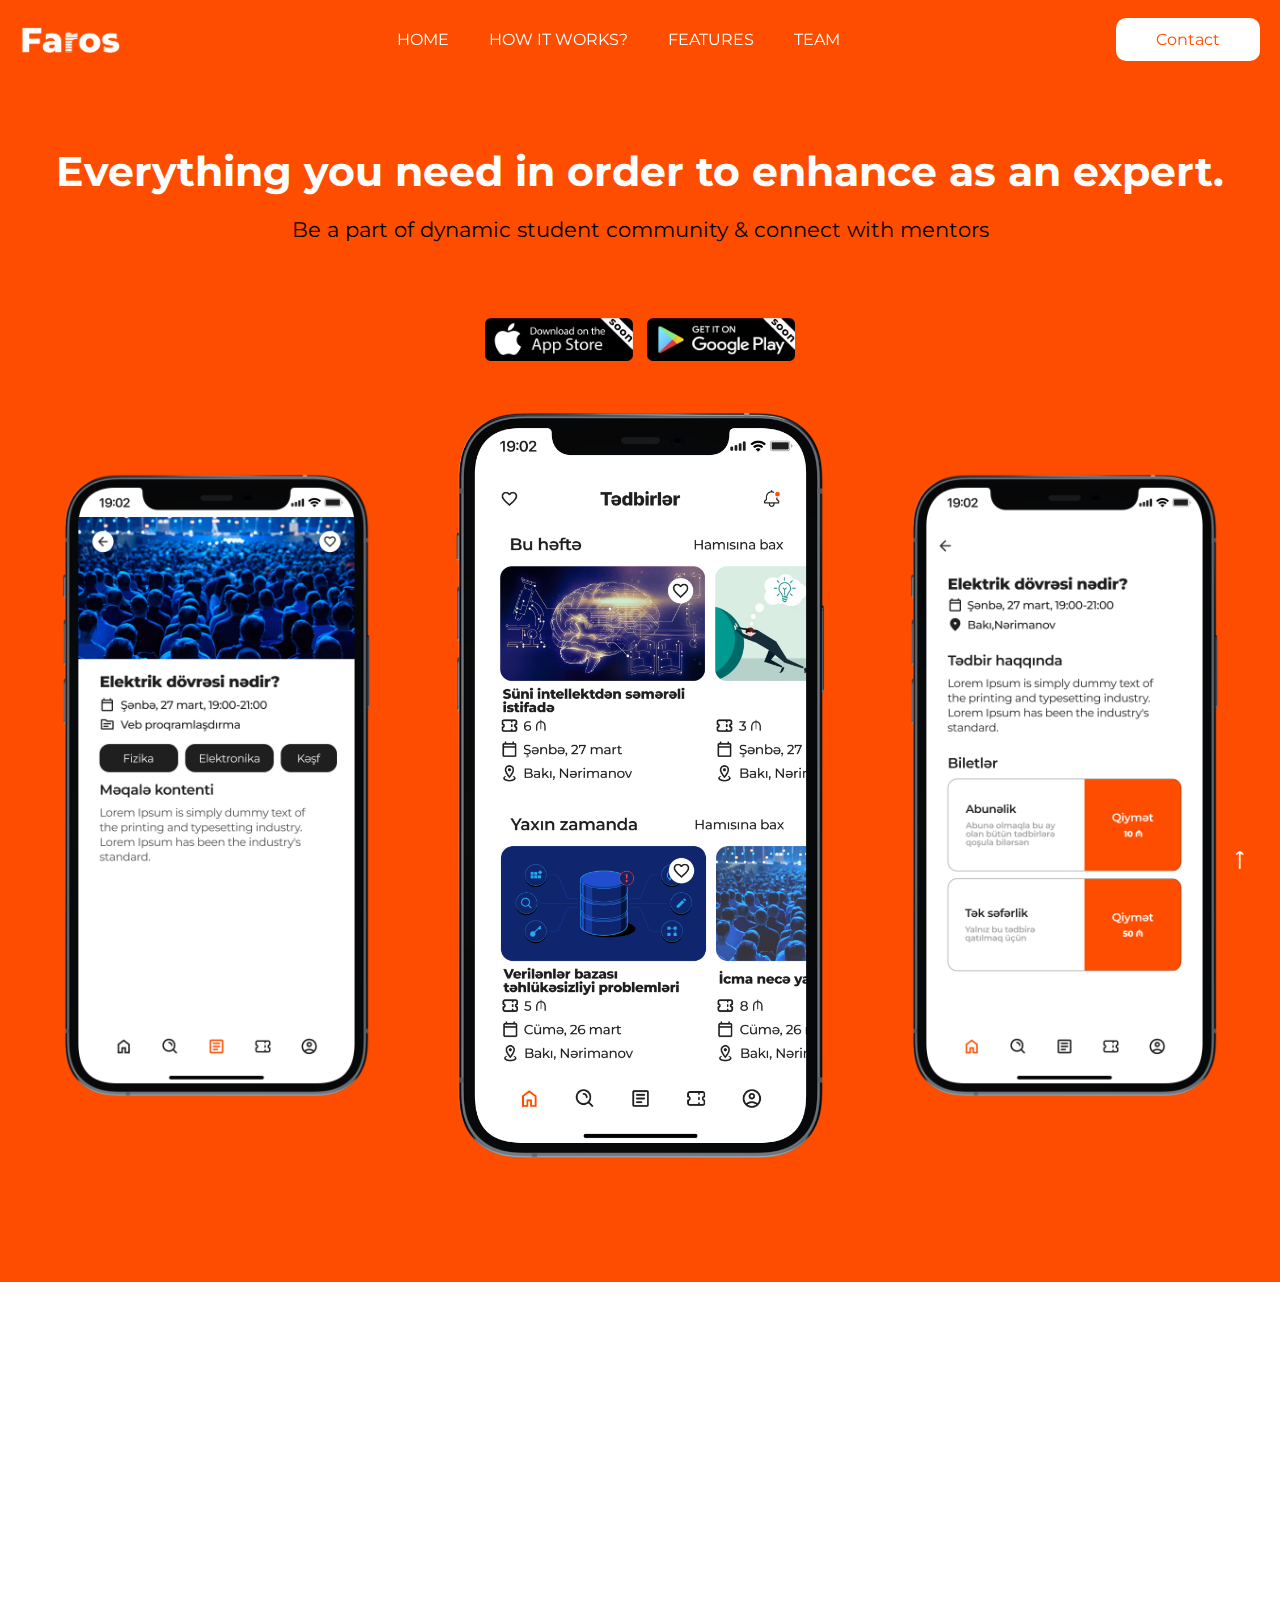
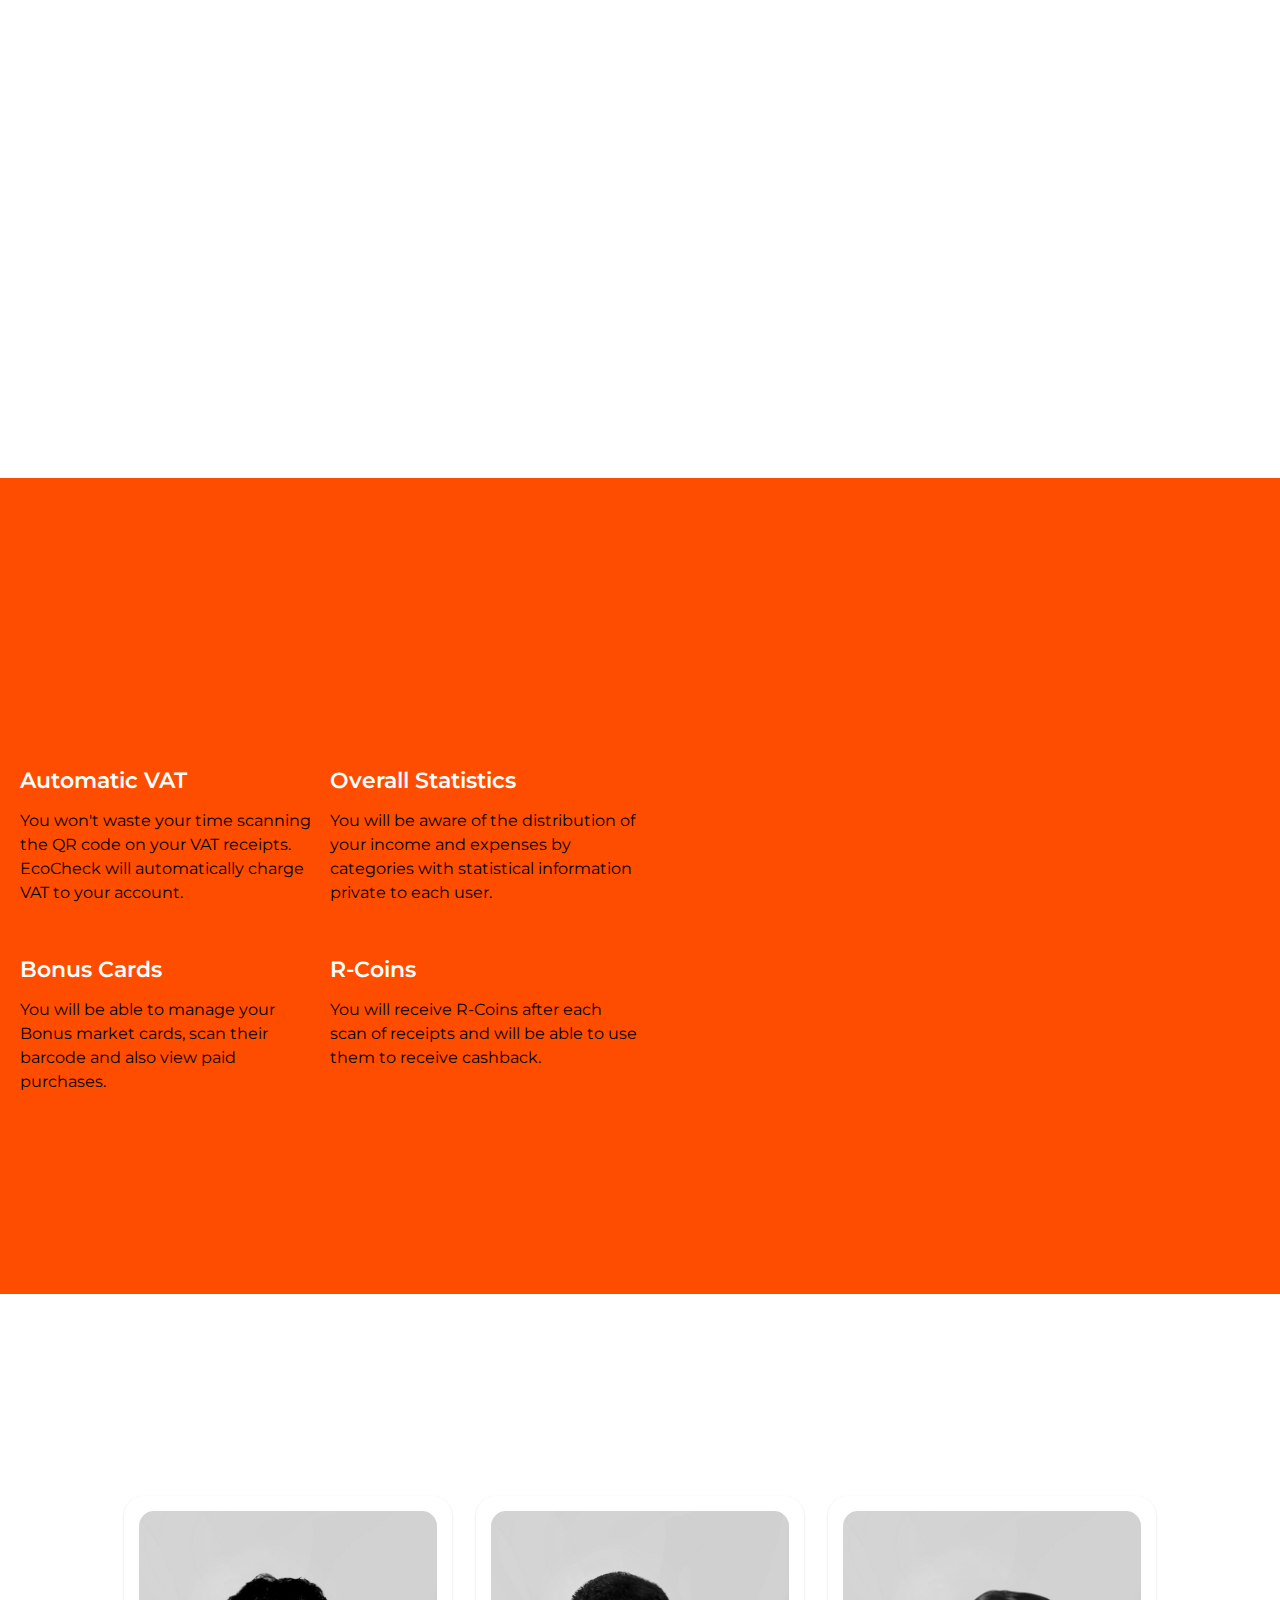
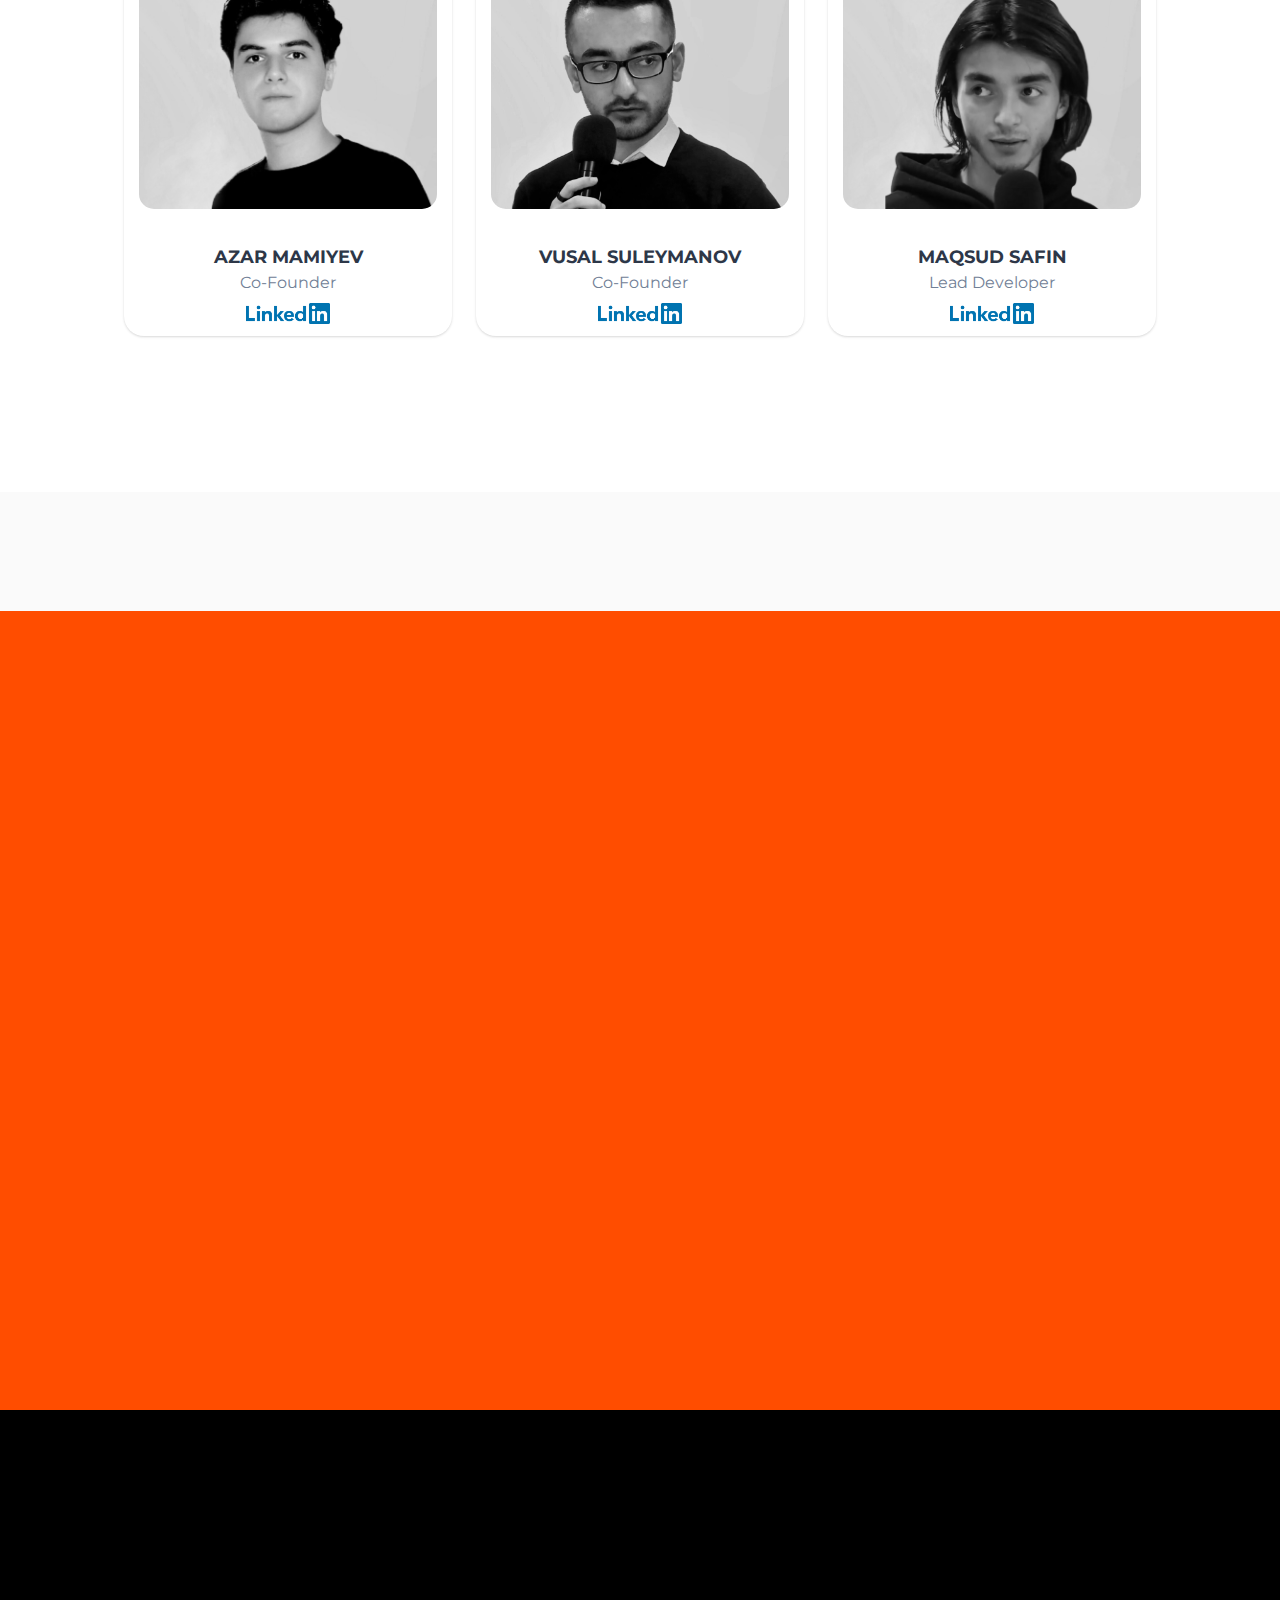
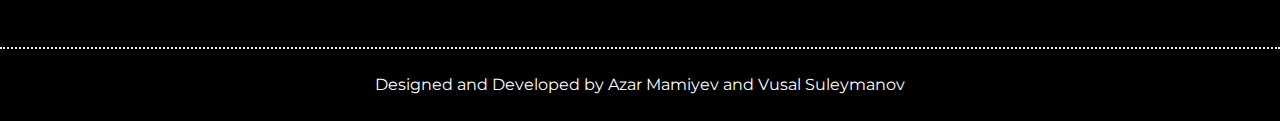
==== commit cbde2b8f: "Add files via upload" ====
--- a/Faros Website/index.html
+++ b/Faros Website/index.html
@@ -1,249 +1,567 @@
 <!DOCTYPE html>
-<html lang="en">
-
-  <head>
-    <meta charset="utf-8">
-    <meta name="viewport" content="width=device-width, initial-scale=1.0, maximum-scale=1">
-    <title>Faros</title>
-    <meta name="title" content="Faros">
-    <meta name="description" content="A minimal email client for inbox zero enthusiasts.">
-    <meta name="keywords" content="tiny, mail, client, gmail, icloud, minimal, superhuman">
-    <meta name="author" content="@ijazulrehman">
-    <meta property="og:type" content="website">
-    <meta property="og:url" content="https://faros.com/">
-    <meta property="og:title" content="Faros">
-    <meta property="og:description" content="A minimal email client for inbox zero enthusiasts.">
-    <meta property="twitter:card" content="summary_large_image">
-    <meta property="twitter:url" content="https://faros.com/">
-    <meta property="twitter:title" content="Faros">
-    <meta property="twitter:description" content="A minimal email client for inbox zero enthusiasts.">
-    <link href="images/thumbnail.jpg" rel="apple-touch-icon">
-    <link href="images/favicon.ico" rel="shortcut icon">
-    <link href="css/styles.css" rel="stylesheet">
-    <style>
-      @import url('https://fonts.googleapis.com/css2?family=Montserrat:wght@400;500;600;700&display=swap');
-    </style>
-  </head>
-
-<body>
-  <div class="modal">
-  <button type="button" class="modal-close modal-toggle"><i class="icon" data-feather="x"></i><span class="hide-mobile">ESC</span></button>
-  <div class="modal-content">
-    <div class="success">
-      <a href="index.html" class="logo"><img src="images/logo/farosLogo.png" alt="logo"/></a>
-      <h2 class="modal-title first-name" id="title-name"></h2>
-      <p>You're on the list! We'll be in touch.</p>
-      <a href="index.html" class="button">Back home</a>
-    </div>
-    <div class="form-content">
-      <a href="index.html" class="logo"><img src="images/logo/farosLogo.png" alt="logo"/></a>
-      <h2 class="modal-title">Join the Faros Waitlist</h2>
-      <p class="modal-subtitle">We're still in early stages, and we'll let you know once we're ready for more beta testers.</p>
-      <form class='form' name='doomoutForm' method='POST'><input type='hidden' name='form-name' value='doomoutForm' />
-        <div class="group">
-          <input type="text" id="firstName" name="first-name" placeholder="&nbsp;" autocomplete="off" required>
-          <label for="first-name">First name</label>
-          <span class="border"></span>
-        </div>
-        <div class="group">
-          <input type="email" name="email" placeholder="&nbsp;" autocomplete="off" required>
-          <label for="email">Email</label>
-          <span class="border"></span>
-        </div>
-        <button type="submit" class="button">Join the waitlist</button>
-      </form>
+<html lang="en" style="scroll-behavior: smooth;">
+<head>
+  <!-- Required meta tags -->
+  <meta charset="utf-8">
+  <meta name="viewport" content="width=device-width, initial-scale=1, shrink-to-fit=no">
+
+  <title>Faros</title>
+  <link rel="icon" type="image/x-icon" href="assets/img/favicon.ico">
+
+  <!-- Icon -->
+  <link rel="stylesheet" type="text/css" href="assets/css/LineIcons.2.0.css">
+  <link rel="stylesheet" href="https://cdnjs.cloudflare.com/ajax/libs/font-awesome/6.4.0/css/all.min.css" integrity="sha512-iecdLmaskl7CVkqkXNQ/ZH/XLlvWZOJyj7Yy7tcenmpD1ypASozpmT/E0iPtmFIB46ZmdtAc9eNBvH0H/ZpiBw==" crossorigin="anonymous" referrerpolicy="no-referrer" />
+  <!-- Animate -->
+  <link rel="stylesheet" type="text/css" href="assets/css/animate.css">
+  <!-- Tiny Slider  -->
+  <link rel="stylesheet" type="text/css" href="">
+  <!-- Tailwind css -->
+  <link rel="stylesheet" type="text/css" href="assets/css/tailwind.css">
+</head>
+<body style="background-color: #FF4D00">
+
+  <!-- Header Area wrapper Starts -->
+  <header id="header-wrap" class="relative">
+    <!-- Navbar Start -->      
+    <div class="navigation fixed top-0 left-0 w-full z-30 duration-300">
+      <div class="container">
+        <nav class="navbar py-2 navbar-expand-lg flex justify-between items-center relative duration-300">
+          <a class="navbar-brand smaller" href="index.html">
+            <img src="assets/img/Logo.png" alt="Logo">
+          </a>
+          <button class="navbar-toggler focus:outline-none block lg:hidden" type="button" data-toggle="collapse" data-target="#navbarSupportedContent" aria-controls="navbarSupportedContent" aria-expanded="false" aria-label="Toggle navigation">
+            <span class="toggler-icon"></span>
+            <span class="toggler-icon"></span>
+            <span class="toggler-icon"></span>
+          </button>
+
+          <div class="collapse navbar-collapse hidden lg:block duration-300 shadow absolute top-100 left-0 mt-full bg-white z-20 px-5 py-3 w-full lg:static lg:bg-transparent lg:shadow-none" id="navbarSupportedContent">
+            <ul class="navbar-nav mr-auto justify-center items-center lg:flex">
+              <li class="nav-item">
+                <a class="page-scroll scroll" href="#hero-area">Home</a>
+              </li>
+              <li class="nav-item">
+                <a class="page-scroll scroll" href="#howitworks">How it works?</a>
+              </li>
+              <li class="nav-item">
+                <a class="page-scroll scroll" href="#feature">Features</a>
+              </li>
+              <li class="nav-item">
+                <a class="page-scroll scroll" href="#team">Team</a>
+              </li>
+            </ul>
+          </div>
+          <div class="text-center mb-15 wow fadeInUp" data-wow-delay="0.3s">
+            <a class="btn scroll" href="#contact">Contact</a>
+          </div>
+        </nav>
+      </div>
+    </div>
+    <!-- Navbar End -->
+  </header>
+  <!-- Header Area wrapper End -->
+
+  <!-- Hero Area Start -->
+  <section id="hero-area" class="bg-white-100 pt-48 pb-10">
+    <div class="container">
+      <div class="flex justify-between">
+        <div class="w-full text-center">
+          <h2 class="text-4xl font-bold leading-snug mb-10 wow fadeInUp text-white" data-wow-delay="1s">Everything you need in order to enhance as an expert.</h2>
+          <p class="text-2xl leading-snug text-black mb-16 wow fadeInUp" data-wow-delay="1s">Be a part of dynamic student community & connect with mentors</p>
+          <div class="text-center mb-12 wow fadeInUp centerize" data-wow-delay="1.2s">
+            <img src="assets/img/clients/Stores.png" class="screen-size-2">
+          </div>
+          <div class="text-center wow fadeInUp centerize" data-wow-delay="1.6s">
+            <img class="mx-auto screen-size-2 float-right" src="assets/img/screens/Articleview.png" alt="Screenshot">
+            <img class="mx-auto screen-size float-right" src="assets/img/screens/Eventview.png" alt="Screenshot">
+            <img class="mx-auto screen-size-2 float-right" src="assets/img/screens/Ticketview.png" alt="Screenshot">
+          </div>
+        </div>
+      </div>
+    </div>
+  </section>
+  <!-- Hero Area End -->
+
+  
+  <!-- How It Works? Start -->
+  <section id="howitworks" class="bg-white py-21">
+    <div class="container">
+      <div class="text-center">
+        <h2 class="mb-12 section-heading wow fadeInDown text-black" data-wow-delay="0.3s">How it works?</h2>
+      </div>
+
+      <div class="flex flex-wrap">
+        <!-- Work item -->
+        <div class="w-full sm:w-1/2 md:w-1/2 lg:w-1/3 pt-20">
+          <div class="m-4 wow fadeInRight rounded-lg" data-wow-delay="0.3s">
+            <div class="greentext text-5xl px-4 centerize-bottom">
+              <img src="assets/img/clients/registration.png" class="screen-form">
+            </div>
+            <div class="px-4">
+              <h4 class="feature-title">Registration</h4>
+              <p class="text-gray-600">Create an account and become one of our users</p>
+            </div>
+          </div>
+        </div>
+
+        <!-- Work item -->
+        <div class="w-full sm:w-1/2 md:w-1/2 lg:w-1/3 pt-20">
+          <div class="m-4 wow fadeInRight rounded-lg" data-wow-delay="0.3s">
+            <div class="greentext text-5xl px-4 centerize-bottom">
+              <img src="assets/img/clients/magic.png" class="screen-form">
+            </div>
+            <div class="px-4">
+              <h4 class="feature-title">A little magic</h4>
+              <p class="text-gray-600">We create a unique barcode that you will use after each purchase</p>
+            </div>
+          </div>
+        </div>
+
+        <!-- Work item -->
+        <div class="w-full sm:w-1/2 md:w-1/2 lg:w-1/3 pt-20">
+          <div class="m-4 wow fadeInRight rounded-lg" data-wow-delay="0.3s">
+            <div class="greentext text-5xl px-4 centerize-bottom">
+              <img src="assets/img/clients/environment.png" class="screen-form">
+            </div>
+            <div class="px-4">
+              <h4 class="feature-title">Environment</h4>
+              <p class="text-gray-600">Scan your barcode after each purchase and save the planet</p>
+            </div>
+          </div>
+        </div>
+
+
+      </div>
+
+
+    </div>
+  </section>
+  <!-- How It Works? End -->
+
+  <!--
+  <section id="services" class="py-24">
+    <div class="container">
+      <div class="text-center">
+        <h2 class="mb-12 section-heading wow fadeInDown text-white" data-wow-delay="0.3s">More Information</h2>
+      </div>
+      <div class="flex flex-wrap">
+        <div class="w-full sm:w-1/2 md:w-1/2 lg:w-1/3">
+          <div class="m-4 wow fadeInRight graybackground rounded-lg" data-wow-delay="0.3s">
+            <div class="greentext text-5xl px-4">
+              <i class="fa-solid fa-triangle-exclamation"></i>
+            </div>
+            <div class="px-4">
+              <h3 class="service-title">Problem we solve</h3>
+              <p class="text-gray-600">Minimize the cutting of <p class="greentext"><strong>trees</strong></p><p class="graytext"> by preventing paper waste.<br> <br> <br></p>
+            </div>
+          </div>
+        </div>
+
+        <div class="w-full sm:w-1/2 md:w-1/2 lg:w-1/3">
+          <div class="m-4 wow fadeInRight graybackground rounded-lg" data-wow-delay="0.6s">
+            <div class="greentext text-5xl px-4">
+              <i class="fa-solid fa-chart-simple"></i>
+            </div>
+            <div class="px-4">
+              <h3 class="service-title">Market Size</h3>
+              <p class="greentext text-5xl"><strong>9.000.000</strong></p>
+              <p class="text-gray-600">Total available market (<strong>Azerbaijan</strong>)</p>
+            </div>
+          </div>
+        </div>
+
+        <div class="w-full sm:w-1/2 md:w-1/2 lg:w-1/3">
+          <div class="m-4 wow fadeInRight graybackground rounded-lg" data-wow-delay="0.9s">
+            <div class="greentext text-5xl px-4">
+              <i class="fa-solid fa-tree"></i>
+            </div>
+            <div class="px-4">
+              <h3 class="service-title">Saved energy and resources</h3>
+              <p class="graytext">One saved <p class="greentext"><strong>tree</strong></p><p class="graytext"> an save <strong>10.5 megawatt hours</strong> of energy and prevent <strong>30 kg of carbon</strong> emissions annually, as per a study in Environmental Management.</p>
+            </div>
+          </div>
+        </div>
+
+        <div class="w-full sm:w-1/2 md:w-1/2 lg:w-1/3">
+          <div class="m-4 wow fadeInRight graybackground rounded-lg" data-wow-delay="1.2s">
+            <div class="greentext text-5xl px-4">
+              <i class="fa-solid fa-square-check"></i>
+            </div>
+            <div class="px-4">
+              <h3 class="service-title">Solution</h3>
+              <p class="text-gray-600">1. Online receipt instead of paper</p>
+              <p class="text-gray-600">2. Minimize the cost of receipt paper <br> <br> <br></p>
+            </div>
+          </div>
+        </div>
+
+        <div class="w-full sm:w-1/2 md:w-1/2 lg:w-1/3">
+          <div class="m-4 wow fadeInRight graybackground rounded-lg" data-wow-delay="1.5s">
+            <div class="greentext text-5xl px-4">
+              <i class="fa-solid fa-people-group"></i>
+            </div>
+            <div class="px-4">
+              <h3 class="service-title">Market Validation</h3>
+              <p class="greentext text-5xl"><strong>4.000.000</strong></p>
+              <p class="text-gray-600">Daily store footfall (<strong>Azerbaijan</strong>)</p>
+            </div>
+          </div>
+        </div>
+
+        <div class="w-full sm:w-1/2 md:w-1/2 lg:w-1/3">
+          <div class="m-4 wow fadeInRight graybackground rounded-lg" data-wow-delay="1.8s">
+            <div class="greentext text-5xl px-4">
+              <i class="fa-solid fa-leaf"></i>
+            </div>
+            <div class="px-4">
+              <h3 class="service-title">Benefits for the Environment</h3>
+              <p class="greentext text-5xl">10.000</p><p class="graytext">scans</p>
+              <p class="graytext text-5xl">= </p>
+              <p class="greentext text-5xl">1</p>
+              <p class="graytext">saved <p class="greentext"><strong>tree</strong></p>  <br> <br></p>
+            </div>
+          </div>
+        </div>
+      </div>
+    </div>
+  </section> 
+  -->
+
+
+  <!-- Feature Section Start -->
+  <div id="feature" class="py-21">
+    <div class="container">
+      <div class="flex flex-wrap items-center">
+        <div class="w-full lg:w-1/2">
+          <div class="mb-5 lg:mb-0">
+            <h2 class="mb-12 section-heading wow fadeInDown text-white" data-wow-delay="0.3s">Features</h2>
+            <div class="flex flex-wrap">
+              <div class="w-full sm:w-1/2 lg:w-1/2">
+                <div class="">
+                  <div class="icon text-4xl marg-top">
+                    <i class="fa-solid fa-calendar-week" style="color: #FFF;"></i>
+                  </div>
+                  <div class="features-content">
+                    <h4 class="feature-title">Automatic VAT</h4>
+                    <p style="color: #000;">You won't waste your time scanning the QR code on your VAT receipts. EcoCheck will automatically charge VAT to your account.</p>
+                  </div>
+                </div>
+              </div>
+              <div class="w-full sm:w-1/2 lg:w-1/2">
+                <div>
+                  <div class="icon text-4xl marg-top">
+                    <i class="fa-solid fa-ticket" style="color: #FFF;"></i>
+                  </div>
+                  <div class="features-content">
+                    <h4 class="feature-title">Overall Statistics</h4>
+                    <p style="color: #000;">You will be aware of the distribution of your income and expenses by categories with statistical information private to each user.</p>
+                  </div>
+                </div>
+              </div>
+              <div class="w-full sm:w-1/2 lg:w-1/2">
+                <div>
+                  <div class="icon text-4xl marg-top">
+                    <i class="fa-solid fa-graduation-cap" style="color: #FFF;"></i>
+                  </div>
+                  <div class="features-content">
+                    <h4 class="feature-title">Bonus Cards</h4>
+                    <p style="color: #000;">You will be able to manage your Bonus market cards, scan their barcode and also view paid <br>purchases.</p>
+                  </div>
+                </div>
+              </div>
+              <div class="w-full sm:w-1/2 lg:w-1/2">
+                <div>
+                  <div class="icon text-4xl marg-top">
+                    <i class="fa-solid fa-users" style="color: #FFF;"></i>
+                  </div>
+                  <div class="features-content">
+                    <h4 class="feature-title">R-Coins</h4>
+                    <p style="color: #000;">You will receive R-Coins after each scan of receipts and will be able to use them to receive cashback.</p>
+                  </div>
+                </div>
+              </div>
+            </div>
+          </div>
+        </div>
+        <div class="w-full lg:w-1/2" style="margin-top: 50px;">
+          <div class="lg:mr-0 lg:ml-3 wow fadeInRight centerize" data-wow-delay="0.3s">
+            <img class="screen-form1 float-right" src="assets/img/screens/Ticketsview.png" alt="VAT" style="z-index: 6;">
+            <img class="ml-5 screen-form2 float-right" src="assets/img/screens/Paymentview.png" alt="VAT" style="margin-left: -40px; z-index: 4;">
+            <img class="ml-5 screen-form3 float-right" src="assets/img/screens/Accountview.png" alt="VAT" style="margin-left: -30px; z-index: 2;">
+          </div>
+        </div>
+      </div>
+    </div>
+  </div>
+  <!-- Feature Section End -->
+
+  <!-- Team Item Starts -->
+  <section id="team" class="bg-white py-24 text-center">
+    <div class="container">
+      <div class="text-center">
+        <h2 class="mb-12 section-heading wow fadeInDown" data-wow-delay="0.3s">Meet Our Team</h2>
+      </div>
+      <div class="flex flex-wrap justify-center">
+        <div class="max-w-sm sm:w-1/2 md:w-1/2 lg:w-1/3">
+          <div class="team-item">
+            <div class="team-img relative">
+              <img class="img-fluid img1" src="assets/img/team/img1.jpg" alt="">
+            </div>
+            <div class="text-center px-5 py-3">
+              <h3 class="team-name">Azar Mamiyev</h3>
+              <p>Co-Founder</p>
+              <a href="https://www.linkedin.com/in/azarmamiyev/" class="linkedin">
+                <img src="assets/img/clients/linkedinLogo.png">
+              </a>
+            </div>
+          </div>
+        </div>
+        <div class="max-w-sm sm:w-1/2 md:w-1/2 lg:w-1/3">
+          <div class="team-item">
+            <div class="team-img relative">
+              <img class="img-fluid img1" src="assets/img/team/img2.jpg" alt="">
+            </div>
+            <div class="text-center px-5 py-3">
+              <h3 class="team-name">Vusal Suleymanov</h3>
+              <p>Co-Founder</p>
+              <a href="https://www.linkedin.com/in/vusal-suleymanov/" class="linkedin">
+                <img src="assets/img/clients/linkedinLogo.png">
+              </a>
+            </div>
+          </div>
+        </div>
+        <div class="max-w-sm sm:w-1/2 md:w-1/2 lg:w-1/3">
+          <div class="team-item">
+            <div class="team-img relative">
+              <img class="img-fluid img1" src="assets/img/team/img3.jpg" alt="">
+            </div>
+            <div class="text-center px-5 py-3">
+              <h3 class="team-name">Maqsud Safin</h3>
+              <p>Lead Developer</p>
+              <a href="https://www.linkedin.com/in/maqsud-safin-03b387208/" class="linkedin">
+                <img src="assets/img/clients/linkedinLogo.png">
+              </a>
+            </div>
+          </div>
+        </div>
+      </div>
+    </div>
+  </section>
+  <!-- Team Section End -->
+
+  <!-- Clients Section Start -->
+  <div id="clients" class="py-2 graybackground">
+    <div class="container">
+      <div class="text-center">
+      </div>
+      <div class="flex flex-wrap justify-center">
+        <div class="w-1/2 md:w-1/4 lg:w-1/4 centerize">
+          <div class="m-3 wow fadeInUp centerize" data-wow-delay="0.3s">
+            <img class="client-logo" src="assets/img/partners/Saf.png" alt="">
+          </div>
+        </div>
+        <div class="w-1/2 md:w-1/4 lg:w-1/4 centerize">
+          <div class="m-5 wow fadeInUp centerize" data-wow-delay="0.6s">
+            <img class="client-logo" src="assets/img/partners/Innoland.png" alt="">
+          </div>
+        </div>
+        <div class="w-1/2 md:w-1/4 lg:w-1/4 centerize">
+          <div class="m-6 wow fadeInUp centerize" data-wow-delay="0.9s">
+            <img class="client-logo" src="assets/img/partners/WCU.png" alt="">
+          </div>
+        </div>
+      </div>
     </div>
   </div>
 </div>
-  <div class="content">
-    <a href="index.html" class="logo"><img src="images/logo/farosText.png" alt="logo"/></a>
-    <div class="hero">
-      <h1 class="title">We are helping students</h1>
-      <h1 class="title shift clip">
-        <span class="word-shift">
-          <b class="is-visible">to become an experts&nbsp;</b>
-          <b>to be as genius as Vusal</b>
-          <b>to be as smart as Azer</b>
-          <b>NOT to be as stupid as mehemmed</b>
-        </span>
-      </h1>
-      <button class="button modal-toggle">Join the waitlist</button>
-      <p class="subtitle">Available soon for iOS<img src="images/logo-apple.svg" alt="apple"/></p>
-    </div>
-    <div class="screen-wrapper">
-      <img src="images/screen.png" class="screen" alt="screen"/>
-    </div>
-    <section class="section section-features">
-      <h2 class="title">An intentionally dead simple email experience</h1>
-      <div class="features">
-        <img src="images/overlay-left.svg" class="overlay-left hide-mobile" alt="overlay"/>
-        <img src="images/overlay-right.svg" class="overlay-right hide-mobile" alt="overlay"/>
-        <img src="images/overlay-top.svg" class="overlay-top show-mobile" alt="overlay"/>
-        <img src="images/overlay-bottom.svg" class="overlay-bottom show-mobile" alt="overlay"/>
-        <div class="row donts">
-          <div class="feature"><i class="icon" data-feather="x"></i> No integrations</div>
-          <div class="feature"><i class="icon" data-feather="x"></i> No templates</div>
-          <div class="feature"><i class="icon" data-feather="x"></i> No autoresponders</div>
-          <div class="feature"><i class="icon" data-feather="x"></i> No reminders</div>
-          <div class="feature"><i class="icon" data-feather="x"></i> No rules</div>
-          <div class="feature"><i class="icon" data-feather="x"></i> No filters</div>
-          <div class="feature"><i class="icon" data-feather="x"></i> No A.I.</div>
-          <div class="feature"><i class="icon" data-feather="x"></i> No snoozing</div>
-          <!-- Repeat-->
-          <div class="feature"><i class="icon" data-feather="x"></i> No integrations</div>
-          <div class="feature"><i class="icon" data-feather="x"></i> No templates</div>
-          <div class="feature"><i class="icon" data-feather="x"></i> No autoresponders</div>
-          <div class="feature"><i class="icon" data-feather="x"></i> No reminders</div>
-          <div class="feature"><i class="icon" data-feather="x"></i> No rules</div>
-          <div class="feature"><i class="icon" data-feather="x"></i> No filters</div>
-          <div class="feature"><i class="icon" data-feather="x"></i> No A.I.</div>
-          <div class="feature"><i class="icon" data-feather="x"></i> No snoozing</div>
-        </div>
-        <div class="row dos">
-          <div class="feature"><i class="icon" data-feather="check"></i>Shortcuts</div>
-          <div class="feature"><i class="icon" data-feather="check"></i>Unified inbox</div>
-          <div class="feature"><i class="icon" data-feather="check"></i>Dark mode</div>
-          <div class="feature"><i class="icon" data-feather="check"></i>Lightning fast</div>
-          <div class="feature"><i class="icon" data-feather="check"></i>Beautiful imagery</div>
-          <div class="feature"><i class="icon" data-feather="check"></i>Simple UI</div>
-          <div class="feature"><i class="icon" data-feather="check"></i>Interactive</div>
-          <div class="feature"><i class="icon" data-feather="check"></i>Themes</div>
-          <!-- Repeat-->
-          <div class="feature"><i class="icon" data-feather="check"></i>Shortcuts</div>
-          <div class="feature"><i class="icon" data-feather="check"></i>Unified inbox</div>
-          <div class="feature"><i class="icon" data-feather="check"></i>Dark mode</div>
-          <div class="feature"><i class="icon" data-feather="check"></i>Lightning fast</div>
-          <div class="feature"><i class="icon" data-feather="check"></i>Beautiful imagery</div>
-          <div class="feature"><i class="icon" data-feather="check"></i>Simple UI</div>
-          <div class="feature"><i class="icon" data-feather="check"></i>Interactive</div>
-          <div class="feature"><i class="icon" data-feather="check"></i>Themes</div>
-        </div>
-      </div>
-      <!-- <p>If you’re looking for an email client with more features, try <a href="">these</a>.</p> -->
+<!-- Clients Section End -->
+
+<!-- Testimonial Section Start -->
+<div style="display: none;">
+  <section id="testimonial" class="py-24 bg-gray-800">
+    <div class="container">
+      <div class="flex justify-center mx-3">
+        <div class="w-full lg:w-7/12">
+          <div id="testimonials" class="testimonials">
+            <!-- testimonial item start -->
+            <div class="item focus:outline-none">
+              <div class="text-center py-10 px-8 md:px-10 rounded border border-gray-900">
+                <div class="text-center">
+                  <p class="text-gray-600 leading-loose">Holisticly empower leveraged ROI whereas effective web-readiness. Completely enable emerging meta-services with cross-platform web services. Quickly initiate inexpensive total linkage rather than extensible scenarios. Holisticly empower leveraged ROI whereas effective web-readiness. </p>
+                </div>
+                <div class="my-3 mx-auto w-24 h-24 shadow-md rounded-full">
+                  <img class="rounded-full p-2 w-full" src="" alt="">
+                </div>
+                <div class="mb-2">
+                  <h2 class="font-bold text-lg uppercase text-blue-600 mb-2">Rob</h2>
+                  <h3 class="font-medium text-white text-sm">OnePageLove</h3>
+                </div>
+              </div>
+            </div>
+            <!-- testimonial item end -->
+
+          </div>
+        </div>
+      </div>
+    </div>
+  </section>
+</div>
+<!-- Testimonial Section End -->  
+
+<!-- carousel-area Section Start -->
+<div style="display: none;">
+  <section class="carousel-area bg-gray-800 py-32">
+    <div class="container">
+      <div class="flex">
+        <div class="w-full relative">
+          <div class="portfolio-carousel">
+            <div>
+              <img class="w-full" src="" alt="">
+            </div>
+            <div>
+              <img class="w-full" src="" alt="">
+            </div>
+            <div>
+              <img class="w-full" src="" alt="">
+            </div>
+            <div>
+              <img class="w-full" src="" alt="">
+            </div>
+            <div>
+              <img class="w-full" src="" alt="">
+            </div>
+            <div>
+              <img  class="w-full" src="" alt="">
+            </div>
+          </div>
+        </div>
+      </div>
+    </div>
+  </section>
+</div>
+<!-- carousel-area Section End -->
+
+<!-- Contact Section Start -->
+<section id="contact" class="py-22">    
+  <div class="container">
+    <div class="text-center">
+      <h2 class="mb-16 text-4xl font-bold tracking-wide wow fadeInDown text-white" data-wow-delay="0.3s">Contact</h2>
+    </div>
+
+    <div class="flex contact-form-area wow fadeInUp" data-wow-delay="0.4s">  
+      <div class="w-full">
+        <div class="ml-3 wow fadeIn">
+          <h2 class="uppercase font-bold text-xl mb text-white">Get In Touch</h2>
+          <div>
+            <div class="flex mb-6 items-center">
+              <iframe src="https://www.google.com/maps/embed?pb=!1m14!1m12!1m3!1d1145.868211050891!2d49.859844606347686!3d40.4095074940613!2m3!1f0!2f0!3f0!3m2!1i1024!2i768!4f13.1!5e0!3m2!1sru!2saz!4v1682277036826!5m2!1sru!2saz&amp;markers=40.410339, 49.859521" width="9999" height="300" style="border:5; border-radius: 10px;" allowfullscreen="" loading="lazy" referrerpolicy="no-referrer-when-downgrade"></iframe>
+            </div>
+            <div class="flex flex-wrap mb-4 marg-top2 items-center">
+              <p class="text-black" style="margin-right: 30px; padding: 20px 0 20px 0;">Do you have a query, feedback, recommendation, or simply wish to make contact?</p>
+              <p>
+                <a href="mailto:ecocheckaz@gmail.com" class="btn">
+                  Email us<i class="fa-solid fa-paper-plane pl-2"></i></a>
+                </p>
+              </div>
+            </div>
+          </div>
+        </div>
+      </div>
+    </div> 
+  </section>
+  <!-- Contact Section End -->
+
+  <!-- Map Section Start -->
+  <div style="display: none;">
+    <section id="google-map-area">
+      <div class="mx-6 mb-6">
+        <div class="flex">
+          <div class="w-full">
+            <object style="border:0; height: 450px; width: 100%;" data="https://www.google.com/maps/embed?pb=!1m18!1m12!1m3!1d3102.7887109309127!2d-77.44196278417968!3d38.95165507956235!2m3!1f0!2f0!3f0!3m2!1i1024!2i768!4f13.1!3m3!1m2!1s0x0%3A0x0!2zMzjCsDU3JzA2LjAiTiA3N8KwMjYnMjMuMiJX!5e0!3m2!1sen!2sbd!4v1545420879707"></object>
+          </div>
+        </div>
+      </div>
     </section>
-    <section class="section section-providers">
-      <h2 class="title">Use with any and all of your email providers</h2>
-      <div class="cards">
-        <img src="images/overlay-left.svg" class="overlay-left hide-mobile" alt="overlay"/>
-        <img src="images/overlay-right.svg" class="overlay-right hide-mobile" alt="overlay"/>
-        <div class="slider">
-          <div class="slide"><img src="images/card-icloud.svg" alt="icloud"/></div>
-          <div class="slide"><img src="images/card-gmail.svg" alt="gmail"/></div>
-          <div class="slide"><img src="images/card-outlook.svg" alt="outlook"/></div>
-          <div class="slide"><img src="images/card-yahoo.svg" alt="yahooe"/></div>
-          <div class="slide"><img src="images/card-pop3.svg" alt="pop3"/></div>
-          <div class="slide"><img src="images/card-imap.svg" alt="imap"/></div>
-        </div>
-      </div>
-    </section>
-    <section class="section imagery">
-      <h2 class="title">Celebrate Inbox Zero with beautiful imagery</h2>
-      <img src="images/overlay-bottom.svg" class="overlay-bottom hide-mobile" alt="overlay"/>
-      <div class="zero-slider">
-        <div class="slide"><img src="images/screen-illo-1.png" alt="inboxzero"/></div>
-        <div class="slide"><img src="images/screen-illo-2.png" alt="inboxzero"/></div>
-        <div class="slide"><img src="images/screen-illo-3.png" alt="inboxzero"/></div>
-        <div class="slide"><img src="images/screen-illo-4.png" alt="inboxzero"/></div>
-        <div class="slide"><img src="images/screen-illo-5.png" alt="inboxzero"/></div>
-        <div class="slide"><img src="images/screen-illo-6.png" alt="inboxzero"/></div>
-      </div>
-    </section>
-    <section class="section cta">
-      <div class="cta-content">
-        <h1 class="title">Join the beta, and start loving email again.</h1>
-        <button class="button white modal-toggle">Join the waitlist</button>
-        <p class="subtitle">Available soon for iOS <img src="images/logo-apple.svg" alt="apple"/></p>
-      </div>
-      <div class="zero-slider">
-        <div class="slide"><img src="images/screen-cta-1.jpg" alt="inboxzero"/></div>
-        <div class="slide"><img src="images/screen-cta-2.jpg" alt="inboxzero"/></div>
-        <div class="slide"><img src="images/screen-cta-3.jpg" alt="inboxzero"/></div>
-      </div>
-    </section>
-    <footer class="footer">
-      <p>&copy; Faros</p>
-    </footer>
-    </div>
   </div>
-  <script src="./js/jquery/3.4.1/jquery.min.js"></script>
-<script src="js/scripts.min.js"></script>
-<script>
-
-  // Close modal on escape key
-  $(document).keyup(function(e) {
-    if (e.key === "Escape") {
-      $('.modal').removeClass('modal-show');
-      $('.content').removeClass('content-blurred');
-      $('body').removeClass('no-scroll');
-    }
-  });
-
-  $(function(){
-
-    // Provider card slider
-    $('.slider').flickity({
-      pauseAutoPlayOnHover: false,
-      prevNextButtons: false,
-      cellAlign: 'center',
-      draggable:  false,
-      freeScroll: false,
-      wrapAround: true,
-      pageDots: false,
-      autoPlay: 3000,
-    });
-
-    // Imbox zero slider
-    $('.zero-slider').flickity({
-      pauseAutoPlayOnHover: false,
-      prevNextButtons: false,
-      cellAlign: 'center',
-      freeScroll: false,
-      wrapAround: false,
-      draggable: false,
-      pageDots: false,
-      autoPlay: 3000,
-      fade: true,
-    });
-
-    // Open & close modal
-    $('.modal-toggle').click(function(){
-      $('.modal').toggleClass('modal-show');
-      $('.content').toggleClass('content-blurred');
-      $('body').toggleClass('no-scroll');
-    });
-
-    // Reserve username form
-    $(".form").submit(function(e) {
-      e.preventDefault();
-      var $form = $(this);
-      $.post($form.attr("action"), $form.serialize()).then(function() {
-        $('.form-content').addClass('form-content-hide');
-        $('.success').addClass('success-show');
-      });
-    });
-
-    // Save user's first name
-    $(".form").submit(function(e) {
-      e.preventDefault();
-      var value = $("#firstName").val();
-      $('.first-name').text("Thank you," + " " + value + "!");
-    });
-
-    // Feather icons
-    feather.replace()
-
-    // ScrollReveal
-    ScrollReveal().reveal('.hero, .title, .screen, .features, .cards, .zero-slider', {
-      distance: '40px',
-      duration: 2000,
-      mobile: false,
-      reset: false,
-      opacity: 0
-    });
-
-  });
-</script>
-
-</body>
-
-</html>+  <!-- Map Section End -->
+
+  <!-- Footer Section Start -->
+  <footer id="footer" class="py-16" style="background-color: black;">
+    <div class="container">
+      <div class="flex flex-wrap">
+        <div class="w-full sm:w-1/2 md:w-1/2 lg:w-1/4 wow fadeInUp" data-wow-delay="0.2s">
+          <div class="mx-3 mb-8">
+            <div class="footer-logo mb-3">
+              <h3 class="font-bold text-2xl leading-snug text-white mb-10 wow fadeInUp" data-wow-delay="0.4s">Faros</h3>
+            </div>
+            <p class="text-gray-300">
+            Our goal is to transition to a next-generation receipt system that contributes to our ecology by eliminating paper receipts🌱</p>
+          </div>
+        </div>
+        <div class="w-full sm:w-1/2 md:w-1/2 lg:w-1/4 wow fadeInUp" data-wow-delay="0.4s">
+          <div class="mx-3 mb-8">
+            <h3 class="font-bold text-xl text-white mb-5">Company</h3>
+            <ul>
+              <li><a href="#contact" class="footer-links">Contact us</a></li>
+            </ul>
+          </div>
+        </div>
+        <div class="w-full sm:w-1/2 md:w-1/2 lg:w-1/4 wow fadeInUp" data-wow-delay="0.4s">
+          <div class="mx-3 mb-8">
+            <h3 class="font-bold text-xl text-white mb-5">About</h3>
+            <ul>
+              <li><a href="#team" class="footer-links">Team</a></li>
+            </ul>
+          </div>
+        </div>
+        <div class="w-full sm:w-1/2 md:w-1/2 lg:w-1/4 wow fadeInUp" data-wow-delay="0.4s">
+          <div class="mx-3 mb-8">
+            <h3 class="font-bold text-xl text-white mb-5">Find us on</h3>
+
+            <ul class="social-icons flex justify-start">
+              <li class="mx-2">
+                <a href="https://www.instagram.com/farosexperience/" class="footer-icon hover:bg-red-500">
+                <i class="lni lni-instagram-original" aria-hidden="true"></i>
+                </a>
+              </li>
+
+              <li class="mx-2">
+                <a href="https://www.linkedin.com/company/farosexperience/" class="footer-icon hover:bg-indigo-600">
+                <i class="lni lni-linkedin-original" aria-hidden="true"></i>
+                </a>
+              </li>
+            </ul>
+          </div>
+        </div>
+      </div>
+    </div>     
+</footer> 
+<!-- Footer Section End -->
+
+
+<section class="py-6 border-t-2 border-dotted" style="background-color: black;">
+  <div class="container">
+    <div class="flex flex-wrap">
+      <div class="w-full text-center">
+        <p class="text-white">Designed and Developed by <a class="text-white duration-300 hover:text-blue-600" href="https://linkedin.com/in/AzarMamiyev" rel="nofollow">Azar Mamiyev</a> and <a class="text-white duration-300 hover:text-blue-600" href="https://graygrids.com" rel="nofollow">Vusal Suleymanov</a></p>
+      </div>
+    </div>
+  </div>
+</section>    
+
+<!-- Go to Top Link -->
+<a href="#" class="back-to-top w-10 h-10 fixed bottom-0 right-0 mb-5 mr-5 flex items-center justify-center rounded-full bg-green-600 text-white text-lg z-20 duration-300 hover:bg-green-500">
+  <i class="lni lni-arrow-up"></i>
+</a>
+
+<!-- Preloader -->
+<!--     <div id="preloader">
+      <div class="loader" id="loader-1"></div>
+    </div> -->
+    <!-- End Preloader -->
+    
+    <!-- All js Here -->
+    <script src="assets/js/wow.js"></script>  
+    <script src="assets/js/main.js"></script>
+  </body>
+  </html>
